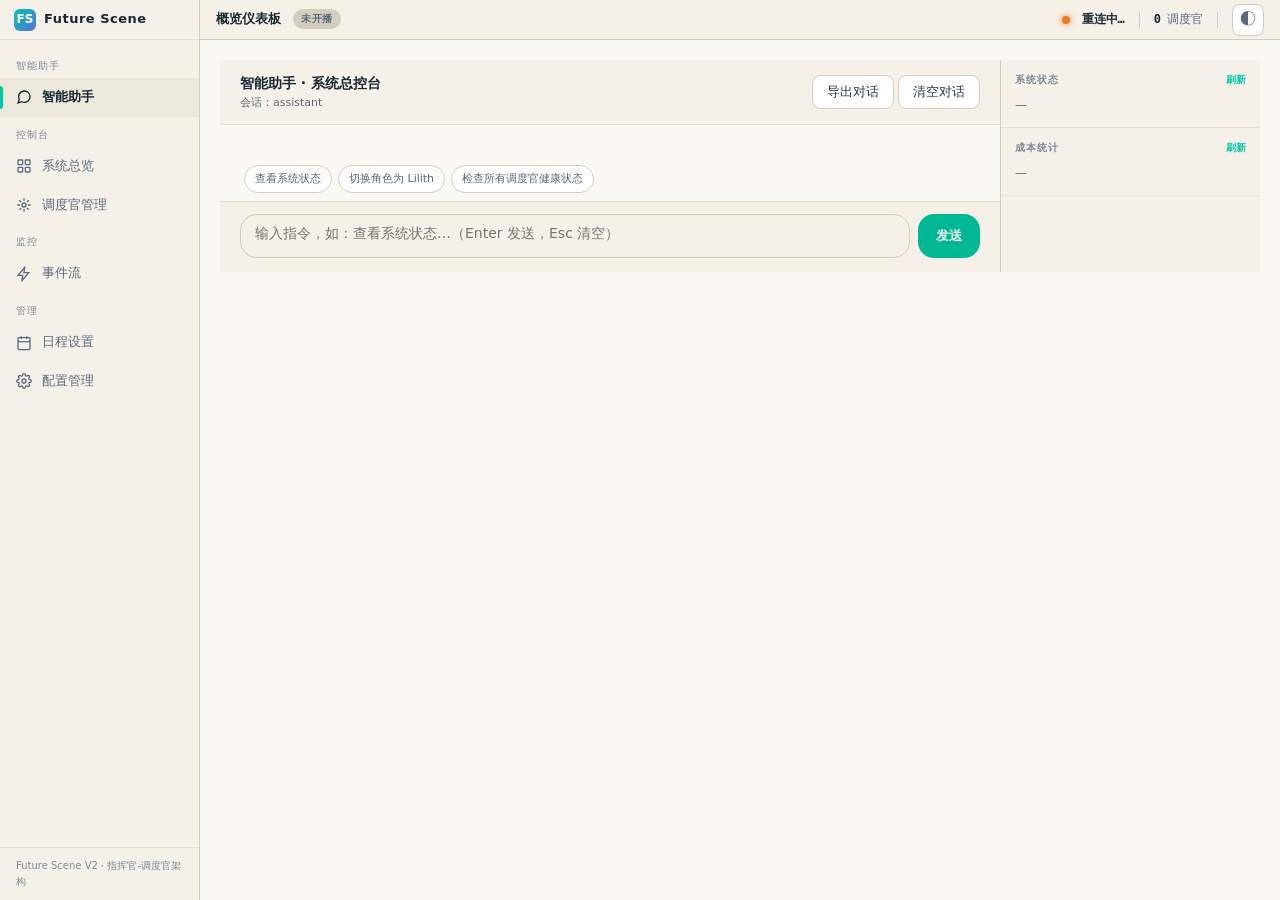
==== frontend/dashboard/index.html @ e16d77ea "feat(dashboard): 系统总览融合 state/overview，调度官管理去重" ====
<!DOCTYPE html>
<html lang="zh-CN" data-theme="light">
<head>
<meta charset="UTF-8">
<meta name="viewport" content="width=device-width, initial-scale=1.0">
<title>Future Scene · 直播控制系统</title>
<link rel="icon" href="[data-uri]">
<link rel="stylesheet" href="/frontend/assets/tokens.css">
<script src="/frontend/assets/store.js"></script>
<script src="/frontend/assets/state_sync.js"></script>
<style>
/* ============ 布局 ============ */
html, body { height: 100%; overflow: hidden; }
.app {
  display: grid;
  grid-template-columns: var(--sidebar-width) 1fr;
  grid-template-rows: var(--topbar-height) 1fr;
  grid-template-areas: "sidebar topbar" "sidebar main";
  height: 100vh;
}

/* ============ 侧边栏 ============ */
.sidebar {
  grid-area: sidebar; background: var(--bg-elevated); border-right: 1px solid var(--border);
  display: flex; flex-direction: column; z-index: var(--z-sidebar); overflow: hidden;
}
.sidebar-brand {
  height: var(--topbar-height); display: flex; align-items: center; gap: 8px;
  padding: 0 14px; border-bottom: 1px solid var(--border-subtle); flex-shrink: 0;
}
.sidebar-brand .logo {
  width: 22px; height: 22px; border-radius: 6px; flex-shrink: 0;
  background: linear-gradient(135deg, var(--accent), var(--accent3));
  display: flex; align-items: center; justify-content: center;
  color: #fff; font-size: 12px; font-weight: 700;
}
.sidebar-brand .name { font-size: 13px; font-weight: 700; color: var(--ink-bright); letter-spacing: 0.5px; }
.sidebar-nav { flex: 1; overflow-y: auto; padding: 8px 0; }
.nav-section { padding: 10px 16px 4px; font-size: 10px; color: var(--ink-dim); letter-spacing: 1px; text-transform: uppercase; }
.nav-item {
  display: flex; align-items: center; gap: 10px; padding: 9px 16px;
  color: var(--ink-muted); font-size: 13px; cursor: pointer; position: relative;
  transition: background var(--transition-fast), color var(--transition-fast);
}
.nav-item:hover:not(.disabled) { background: var(--bg-hover); color: var(--ink); }
.nav-item.active { color: var(--ink-bright); background: var(--bg-hover); font-weight: 600; }
.nav-item.active::before {
  content: ""; position: absolute; left: 0; top: 8px; bottom: 8px; width: 3px;
  background: var(--accent); border-radius: 0 3px 3px 0;
}
.nav-item.disabled { color: var(--ink-dim); cursor: not-allowed; opacity: 0.55; }
.nav-item .nav-icon { width: 16px; height: 16px; flex-shrink: 0; display: flex; align-items: center; justify-content: center; }
.nav-item .nav-icon svg { width: 16px; height: 16px; }
.nav-item .nav-label { flex: 1; }
.nav-item .live-badge {
  font-size: 9px; font-weight: 700; padding: 1px 6px; border-radius: var(--radius-full);
  background: var(--border); color: var(--ink-muted); letter-spacing: 0.5px;
}
.nav-item.live-active .live-badge { background: var(--danger); color: #fff; animation: pulse 1.6s infinite; }
.sidebar-footer { padding: 10px 16px; border-top: 1px solid var(--border-subtle); font-size: 10px; color: var(--ink-dim); flex-shrink: 0; }

/* ============ 顶栏 ============ */
.topbar {
  grid-area: topbar; background: var(--bg-elevated); border-bottom: 1px solid var(--border);
  display: flex; align-items: center; justify-content: space-between; padding: 0 16px;
  z-index: var(--z-topbar); flex-shrink: 0;
}
.topbar-left { display: flex; align-items: center; gap: 12px; }
.topbar-title { font-size: 13px; font-weight: 700; color: var(--ink-bright); }
.topbar-live-badge {
  font-size: 10px; font-weight: 700; padding: 2px 8px; border-radius: var(--radius-full);
  background: var(--border); color: var(--ink-muted); letter-spacing: 0.5px;
}
.topbar-live-badge.live { background: var(--danger); color: #fff; animation: pulse 1.6s infinite; }
.topbar-right { display: flex; align-items: center; gap: 14px; }
.status-chip { display: flex; align-items: center; gap: 6px; font-size: 12px; color: var(--ink-muted); }
.status-chip .value { color: var(--ink-bright); font-family: var(--font-mono); font-weight: 600; }
.topbar-divider { width: 1px; height: 16px; background: var(--border); }

/* ============ 主内容 ============ */
.main { grid-area: main; overflow-y: auto; padding: 20px; }
.view { display: none; animation: fadeIn 0.25s ease; }
.view.active { display: block; }
@keyframes fadeIn { from { opacity: 0; transform: translateY(6px); } to { opacity: 1; transform: none; } }
@keyframes pulse { 0%, 100% { opacity: 1; } 50% { opacity: 0.4; } }

/* ============ 概览视图 ============ */
.view-head { display: flex; align-items: center; justify-content: space-between; margin-bottom: 16px; }
.view-head h2 { font-size: 16px; color: var(--ink-bright); }
.view-head .sub { font-size: 12px; color: var(--ink-muted); }
.kpi-grid { display: grid; grid-template-columns: repeat(auto-fit, minmax(180px, 1fr)); gap: 14px; margin-bottom: 18px; }
.kpi-card {
  background: var(--bg-card); border: 1px solid var(--border-subtle); border-radius: var(--radius-card);
  padding: 16px; box-shadow: var(--shadow-sm); transition: border var(--transition-fast), box-shadow var(--transition-fast);
}
.kpi-card:hover { border-color: var(--border); box-shadow: var(--shadow-md); }
.kpi-card .kpi-label { font-size: 12px; color: var(--ink-muted); margin-bottom: 6px; }
.kpi-card .kpi-value { font-family: var(--font-mono); font-size: 24px; font-weight: 700; color: var(--ink-bright); }
.kpi-card .kpi-value.accent { color: var(--accent); }
.kpi-card .kpi-value.danger { color: var(--danger); }
.kpi-card .kpi-value.warning { color: var(--warning); }
.kpi-card .kpi-sub { font-size: 11px; color: var(--ink-dim); margin-top: 4px; }
.section-title { font-size: 13px; font-weight: 700; color: var(--ink-bright); margin: 18px 0 10px; }
.badge-row { display: flex; flex-wrap: wrap; gap: 8px; }

/* ============ 调度官视图 ============ */
.orch-grid { display: grid; grid-template-columns: repeat(auto-fill, minmax(280px, 1fr)); gap: 14px; }
.orch-card {
  background: var(--bg-card); border: 1px solid var(--border-subtle); border-radius: var(--radius-card);
  padding: 14px 16px; box-shadow: var(--shadow-sm); transition: border var(--transition-fast), box-shadow var(--transition-fast);
}
.orch-card:hover { border-color: var(--border); box-shadow: var(--shadow-md); }
.orch-card .orch-head { display: flex; align-items: center; justify-content: space-between; margin-bottom: 10px; }
.orch-card .orch-name { font-size: 14px; font-weight: 600; color: var(--ink-bright); font-family: var(--font-mono); }
.orch-card .orch-desc { font-size: 12px; color: var(--ink-muted); }
.orch-card .orch-foot { display: flex; align-items: center; justify-content: space-between; margin-top: 10px; }
.orch-card .orch-health { font-size: 12px; }

/* ============ 事件流视图 ============ */
.events-panel {
  background: var(--bg-card); border: 1px solid var(--border-subtle); border-radius: var(--radius-card);
  overflow: hidden; box-shadow: var(--shadow-sm);
}
.events-toolbar {
  display: flex; align-items: center; gap: 10px; padding: 10px 14px;
  border-bottom: 1px solid var(--border-subtle); background: var(--bg-elevated);
}
.events-toolbar .filter-input { flex: 1; }
.events-list { max-height: calc(100vh - 220px); overflow-y: auto; }
.event-item {
  padding: 8px 14px; border-bottom: 1px solid var(--border-subtle);
  font-size: 12px; font-family: var(--font-mono); line-height: 1.5;
  display: flex; gap: 10px; align-items: flex-start;
}
.event-item .ev-time { color: var(--ink-dim); flex-shrink: 0; }
.event-item .ev-type { font-weight: 600; flex-shrink: 0; }
.event-item .ev-data { color: var(--ink-muted); word-break: break-all; }
.event-item.ev-err { background: var(--danger-bg); }
.event-item.ev-err .ev-type { color: var(--danger); }
.event-item.ev-ok .ev-type { color: var(--success); }
.event-item.ev-info .ev-type { color: var(--info); }
.event-item.ev-warn .ev-type { color: var(--warning); }
.events-empty { padding: 30px; text-align: center; color: var(--ink-dim); font-size: 13px; }

/* ============ 系统状态视图 ============ */
.state-grid { display: grid; grid-template-columns: repeat(auto-fit, minmax(320px, 1fr)); gap: 14px; }
.state-card { background: var(--bg-card); border: 1px solid var(--border-subtle); border-radius: var(--radius-card); padding: 16px; box-shadow: var(--shadow-sm); }
.state-card h3 { font-size: 13px; font-weight: 700; color: var(--ink-bright); margin-bottom: 12px; }
.state-row { display: flex; justify-content: space-between; padding: 6px 0; border-bottom: 1px dashed var(--border-subtle); font-size: 13px; }
.state-row:last-child { border-bottom: none; }
.state-row .key { color: var(--ink-muted); }
.state-row .val { color: var(--ink-bright); font-family: var(--font-mono); }

/* ============ Toast ============ */
.fs-toast {
  position: fixed; bottom: 20px; right: 20px; z-index: 9999;
  background: var(--bg-card); border: 1px solid var(--border);
  border-left: 3px solid var(--accent); border-radius: 8px;
  padding: 10px 16px; font-size: 12px; color: var(--ink-bright);
  box-shadow: 0 4px 12px rgba(0,0,0,0.5); max-width: 340px;
}
.fs-toast.error { border-left-color: var(--danger); }
.fs-toast.warning { border-left-color: var(--warning); }

/* ============ 卡片通用（由 assistant 迁入，系统总览使用） ============ */
.card-header { padding: 12px 16px; border-bottom: 1px solid var(--border-subtle); display: flex; align-items: center; justify-content: space-between; gap: 8px; }
.card-header .title { font-size: 13px; font-weight: 700; color: var(--ink-bright); }
.card-header .sub { font-size: 11px; color: var(--ink-muted); }
.card-body { padding: 14px 16px; }
.grid-2 { display: grid; grid-template-columns: 1fr 1fr; gap: 12px; }

/* ============ 智能助手：对话工作台（由 assistant 迁入） ============ */
.chat-wrap { display: grid; grid-template-columns: 1fr 300px; width: 100%; flex: 1; min-height: 0; }
.chat-main { display: flex; flex-direction: column; min-width: 0; }
.chat-head {
  padding: 12px 20px; border-bottom: 1px solid var(--border-subtle);
  display: flex; align-items: center; justify-content: space-between; gap: 12px; flex-shrink: 0;
  background: var(--bg-elevated);
}
.chat-head .ch-title { font-size: 14px; font-weight: 700; color: var(--ink-bright); }
.chat-head .ch-sub { font-size: 11px; color: var(--ink-muted); }
.chat-msgs { flex: 1; overflow-y: auto; padding: 20px 24px; display: flex; flex-direction: column; gap: 14px; scroll-behavior: smooth; }
.msg { display: flex; gap: 10px; max-width: 82%; animation: fadeIn var(--transition); }
.msg .avatar {
  width: 30px; height: 30px; border-radius: var(--radius); flex-shrink: 0;
  display: flex; align-items: center; justify-content: center; font-size: 11px; font-weight: 700; color: #fff;
}
.msg.user { align-self: flex-end; flex-direction: row-reverse; }
.msg.user .avatar { background: linear-gradient(135deg, var(--accent-icon), var(--accent3)); }
.msg.assistant .avatar { background: linear-gradient(135deg, var(--lumi-color), #2563eb); }
.msg.system .avatar { background: var(--bg-hover); color: var(--ink-muted); border: 1px solid var(--border); }
.msg .bubble {
  background: var(--bg-card); border: 1px solid var(--border); border-radius: var(--radius-card);
  padding: 10px 14px; font-size: 13px; line-height: 1.7; color: var(--ink);
  box-shadow: var(--shadow-sm); min-width: 0; white-space: pre-wrap; word-break: break-word;
}
.msg.user .bubble { background: linear-gradient(135deg, rgba(0,212,170,0.14), rgba(0,212,170,0.06)); border-color: rgba(0,212,170,0.35); }
.msg .mb-meta { display: flex; align-items: center; gap: 8px; margin-top: 6px; flex-wrap: wrap; }
.msg .mb-time { font-size: 10px; color: var(--ink-dim); font-family: var(--font-mono); }
.msg .mb-status { font-size: 10px; font-weight: 600; display: inline-flex; align-items: center; gap: 3px; }
.msg .mb-status.st-sending { color: var(--ink-muted); }
.msg .mb-status.st-delivered { color: var(--info); }
.msg .mb-status.st-replied { color: var(--success); }
.msg .mb-status.st-failed { color: var(--danger); }
.msg .bubble pre { background: var(--bg-input); border: 1px solid var(--border-subtle); border-radius: var(--radius-sm); padding: 8px 10px; font-family: var(--font-mono); font-size: 12px; overflow-x: auto; margin-top: 6px; white-space: pre-wrap; word-break: break-all; }
.msg .bubble .mb-ok { color: var(--success); font-weight: 600; }
.msg .bubble .mb-err { color: var(--danger); font-weight: 600; }
.err-box {
  border-radius: var(--radius-sm); padding: 8px 10px; margin-top: 8px; font-size: 12px;
  display: flex; align-items: flex-start; gap: 8px; flex-direction: column;
}
.err-box .err-title { font-weight: 700; display: flex; align-items: center; gap: 6px; }
.err-box .err-tip { font-size: 11px; color: var(--ink-muted); }
.err-box.err-network { background: var(--danger-bg); border: 1px solid rgba(239,68,68,0.35); }
.err-box.err-network .err-title { color: var(--danger); }
.err-box.err-backend { background: var(--warning-bg); border: 1px solid rgba(245,158,11,0.35); }
.err-box.err-backend .err-title { color: var(--warning); }
.err-box.err-param { background: rgba(245,158,11,0.06); border: 1px solid rgba(245,158,11,0.3); }
.err-box.err-param .err-title { color: var(--accent2); }
.typing-dots { display: inline-flex; gap: 5px; padding: 4px 2px; }
.typing-dots span { width: 6px; height: 6px; border-radius: 50%; background: var(--accent-icon); animation: opsBlink 1.2s infinite ease-in-out; }
.typing-dots span:nth-child(2) { animation-delay: 0.15s; }
.typing-dots span:nth-child(3) { animation-delay: 0.3s; }
@keyframes opsBlink { 0%,80%,100% { opacity: 0.25; transform: translateY(0); } 40% { opacity: 1; transform: translateY(-2px); } }
.chat-suggests { display: flex; gap: 6px; flex-wrap: wrap; padding: 0 24px 8px; flex-shrink: 0; }
.suggest-chip {
  font-size: 11px; padding: 4px 10px; border-radius: var(--radius-full);
  border: 1px solid var(--border); background: var(--bg-card); color: var(--ink-muted);
  cursor: pointer; transition: all var(--transition-fast);
}
.suggest-chip:hover { color: var(--ink-bright); border-color: var(--accent-icon); background: var(--bg-hover); }
.chat-input-bar {
  display: flex; gap: 8px; padding: 12px 20px 14px; flex-shrink: 0;
  border-top: 1px solid var(--border-subtle); background: var(--bg-elevated);
  align-items: flex-end;
}
.chat-input-bar textarea {
  flex: 1; resize: none; border: 1px solid var(--border); border-radius: var(--radius-lg);
  padding: 10px 14px; font-family: inherit; font-size: 14px; outline: none;
  background: var(--bg-input); color: var(--ink-bright); min-height: 44px; max-height: 120px;
  transition: border-color var(--transition-fast), box-shadow var(--transition-fast);
}
.chat-input-bar textarea:focus { border-color: var(--border-focus); box-shadow: 0 0 0 3px rgba(110,231,183,0.12); }
.chat-input-bar .send-btn {
  height: 44px; padding: 0 18px; border-radius: var(--radius-lg); background: var(--accent-icon);
  color: var(--bg); border: none; font-size: 13px; font-weight: 700; cursor: pointer;
  display: flex; align-items: center; gap: 6px; transition: all var(--transition-fast);
}
.chat-input-bar .send-btn:hover:not(:disabled) { background: var(--accent-hover); transform: translateY(-1px); box-shadow: var(--shadow-glow-accent); }
.chat-input-bar .send-btn:disabled { opacity: 0.45; cursor: not-allowed; }
.mic-btn {
  height: 44px; width: 44px; border-radius: var(--radius-lg); border: 1px solid var(--border);
  background: var(--bg-card); color: var(--ink-muted); cursor: pointer; flex-shrink: 0;
  display: flex; align-items: center; justify-content: center; transition: all var(--transition-fast);
}
.mic-btn:hover { color: var(--ink-bright); border-color: var(--accent-icon); }
.mic-btn.listening { color: #fff; background: var(--danger); border-color: var(--danger); animation: micPulse 1.4s infinite; }
@keyframes micPulse { 0%,100% { box-shadow: 0 0 0 0 var(--live-pulse, rgba(239,68,68,0.4)); } 50% { box-shadow: 0 0 0 6px transparent; } }
.mic-btn svg { width: 16px; height: 16px; }

/* ============ 智能助手：状态面板（右侧） ============ */
.chat-side { border-left: 1px solid var(--border); background: var(--bg-elevated); display: flex; flex-direction: column; min-width: 0; }
.side-card { padding: 12px 14px; border-bottom: 1px solid var(--border-subtle); }
.sp-label { font-size: 10px; font-weight: 700; text-transform: uppercase; letter-spacing: 1px; color: var(--ink-dim); margin-bottom: 8px; display: flex; align-items: center; justify-content: space-between; }
.sp-label .sp-action { text-transform: none; letter-spacing: 0; font-size: 10px; color: var(--accent); cursor: pointer; }
.sp-body { font-size: 12px; }
.sp-session-row { display: flex; align-items: center; justify-content: space-between; font-size: 12px; padding: 5px 0; }
.sp-session-row .k { color: var(--ink-muted); }
.sp-session-row .v { color: var(--ink-bright); font-family: var(--font-mono); font-weight: 600; }
.sp-cost { display: grid; grid-template-columns: 1fr 1fr; gap: 8px; }
.cost-item { background: var(--bg-card); border: 1px solid var(--border); border-radius: var(--radius-sm); padding: 8px 10px; }
.cost-item .ci-label { font-size: 10px; color: var(--ink-muted); }
.cost-item .ci-value { font-size: 15px; font-weight: 700; font-family: var(--font-mono); color: var(--ink-bright); margin-top: 2px; }
.cost-item .ci-value.warn { color: var(--warning); }
.cost-item .ci-value.bad { color: var(--danger); }

/* ============ 响应式 ============ */
@media (max-width: 720px) {
  :root, [data-theme] { --sidebar-width: 56px; }
  .sidebar-brand .name { display: none; }
  .nav-item .nav-label { display: none; }
  .nav-section { display: none; }
  .sidebar-footer { display: none; }
  .topbar-right .status-chip:not(:last-child) { display: none; }
  .main { padding: 12px; }
}
@media (max-width: 1280px) {
  .chat-wrap { grid-template-columns: 1fr 260px; }
}
@media (max-width: 768px) {
  .chat-wrap { grid-template-columns: 1fr; }
  .chat-side { border-left: none; border-bottom: 1px solid var(--border); order: -1; }
  .msg { max-width: 92%; }
}
</style>
</head>
<body>
<div class="app">
  <!-- ============ 侧边栏 ============ -->
  <aside class="sidebar">
    <div class="sidebar-brand">
      <div class="logo">FS</div>
      <div class="name">Future Scene</div>
    </div>
    <nav class="sidebar-nav" id="sidebarNav">
      <div class="nav-section">智能助手</div>
      <div class="nav-item active" data-page="assistant">
        <span class="nav-icon"><svg viewBox="0 0 24 24" fill="none" stroke="currentColor" stroke-width="2"><path d="M21 11.5a8.38 8.38 0 0 1-.9 3.8 8.5 8.5 0 0 1-7.6 4.7 8.38 8.38 0 0 1-3.8-.9L3 21l1.9-5.7a8.38 8.38 0 0 1-.9-3.8 8.5 8.5 0 0 1 4.7-7.6 8.38 8.38 0 0 1 3.8-.9h.5a8.48 8.48 0 0 1 8 8v.5z"/></svg></span>
        <span class="nav-label">智能助手</span>
      </div>
      <div class="nav-section">控制台</div>
      <div class="nav-item" data-page="master">
        <span class="nav-icon"><svg viewBox="0 0 24 24" fill="none" stroke="currentColor" stroke-width="2"><rect x="3" y="3" width="7" height="7" rx="1"/><rect x="14" y="3" width="7" height="7" rx="1"/><rect x="3" y="14" width="7" height="7" rx="1"/><rect x="14" y="14" width="7" height="7" rx="1"/></svg></span>
        <span class="nav-label">系统总览</span>
      </div>
      <div class="nav-item" data-page="orchestrators">
        <span class="nav-icon"><svg viewBox="0 0 24 24" fill="none" stroke="currentColor" stroke-width="2"><path d="M12 2v4M12 18v4M2 12h4M18 12h4M4.9 4.9l2.8 2.8M16.3 16.3l2.8 2.8M4.9 19.1l2.8-2.8M16.3 7.7l2.8-2.8"/><circle cx="12" cy="12" r="3"/></svg></span>
        <span class="nav-label">调度官管理</span>
      </div>
      <div class="nav-section">监控</div>
      <div class="nav-item" data-page="events">
        <span class="nav-icon"><svg viewBox="0 0 24 24" fill="none" stroke="currentColor" stroke-width="2"><path d="M13 2L3 14h7l-1 8 10-12h-7l1-8z"/></svg></span>
        <span class="nav-label">事件流</span>
        <span class="live-badge" id="navEventCount" style="display:none">0</span>
      </div>
      <div class="nav-section">管理</div>
      <div class="nav-item" data-page="schedule">
        <span class="nav-icon"><svg viewBox="0 0 24 24" fill="none" stroke="currentColor" stroke-width="2"><rect x="3" y="4" width="18" height="18" rx="2"/><path d="M16 2v4M8 2v4M3 10h18"/></svg></span>
        <span class="nav-label">日程设置</span>
      </div>
      <div class="nav-item" data-page="config">
        <span class="nav-icon"><svg viewBox="0 0 24 24" fill="none" stroke="currentColor" stroke-width="2"><circle cx="12" cy="12" r="3"/><path d="M19.4 15a1.65 1.65 0 0 0 .33 1.82l.06.06a2 2 0 0 1 0 2.83 2 2 0 0 1-2.83 0l-.06-.06a1.65 1.65 0 0 0-1.82-.33 1.65 1.65 0 0 0-1 1.51V21a2 2 0 0 1-2 2 2 2 0 0 1-2-2v-.09A1.65 1.65 0 0 0 9 19.4a1.65 1.65 0 0 0-1.82.33l-.06.06a2 2 0 0 1-2.83 0 2 2 0 0 1 0-2.83l.06-.06a1.65 1.65 0 0 0 .33-1.82 1.65 1.65 0 0 0-1.51-1H3a2 2 0 0 1-2-2 2 2 0 0 1 2-2h.09A1.65 1.65 0 0 0 4.6 9a1.65 1.65 0 0 0-.33-1.82l-.06-.06a2 2 0 0 1 0-2.83 2 2 0 0 1 2.83 0l.06.06a1.65 1.65 0 0 0 1.82.33H9a1.65 1.65 0 0 0 1-1.51V3a2 2 0 0 1 2-2 2 2 0 0 1 2 2v.09a1.65 1.65 0 0 0 1 1.51 1.65 1.65 0 0 0 1.82-.33l.06-.06a2 2 0 0 1 2.83 0 2 2 0 0 1 0 2.83l-.06.06a1.65 1.65 0 0 0-.33 1.82V9a1.65 1.65 0 0 0 1.51 1H21a2 2 0 0 1 2 2 2 2 0 0 1-2 2h-.09a1.65 1.65 0 0 0-1.51 1z"/></svg></span>
        <span class="nav-label">配置管理</span>
      </div>
    </nav>
    <div class="sidebar-footer">Future Scene V2 · 指挥官-调度官架构</div>
  </aside>

  <!-- ============ 顶栏 ============ -->
  <header class="topbar">
    <div class="topbar-left">
      <span class="topbar-title" id="topbarTitle">概览仪表板</span>
      <span class="topbar-live-badge" id="liveBadge">未开播</span>
    </div>
    <div class="topbar-right">
      <span class="status-chip"><span class="status-dot gray" id="wsDot"></span><span class="value" id="wsText">连接中…</span></span>
      <span class="topbar-divider"></span>
      <span class="status-chip"><span class="value" id="orchCount">-</span> 调度官</span>
      <span class="topbar-divider"></span>
      <button class="theme-toggle" id="themeToggle" title="切换主题">◐</button>
    </div>
  </header>

  <!-- ============ 主内容 ============ -->
  <main class="main">
    <!-- 智能助手（由 assistant view-chat 迁入） -->
    <section class="view active" id="view-assistant">
      <div class="chat-wrap">
        <div class="chat-main">
          <div class="chat-head">
            <div>
              <div class="ch-title">智能助手 · 系统总控台</div>
              <div class="ch-sub" id="chatSessionLabel">会话：assistant</div>
            </div>
            <div class="flex center gap-8">
              <button class="btn btn-ghost btn-sm" onclick="exportChat()">导出对话</button>
              <button class="btn btn-ghost btn-sm" onclick="clearChat()">清空对话</button>
            </div>
          </div>
          <div class="chat-msgs" id="chatMsgs"></div>
          <div class="chat-suggests" id="chatSuggests">
            <span class="suggest-chip" onclick="useSuggest(this)">查看系统状态</span>
            <span class="suggest-chip" onclick="useSuggest(this)">切换角色为 Lilith</span>
            <span class="suggest-chip" onclick="useSuggest(this)">检查所有调度官健康状态</span>
          </div>
          <div class="chat-input-bar">
            <button class="mic-btn" id="micBtn" title="语音输入" style="display:none" onclick="toggleMic()">🎤</button>
            <textarea id="chatInput" rows="1" placeholder="输入指令，如：查看系统状态…（Enter 发送，Esc 清空）"></textarea>
            <button class="send-btn" id="chatSendBtn" onclick="sendCommand()">发送</button>
          </div>
        </div>
        <!-- 状态面板（右侧） -->
        <div class="chat-side">
          <div class="side-card">
            <div class="sp-label">系统状态 <span class="sp-action" onclick="refreshState(true)">刷新</span></div>
            <div class="sp-body" id="sideSession"><div class="muted">—</div></div>
          </div>
          <div class="side-card">
            <div class="sp-label">成本统计 <span class="sp-action" onclick="refreshMetrics()">刷新</span></div>
            <div class="sp-body" id="sideCost"><div class="muted">—</div></div>
          </div>
        </div>
      </div>
    </section>

    <!-- 概览仪表板 -->
    <section class="view" id="view-master">
      <div class="view-head">
        <div>
          <h2>系统概览</h2>
          <div class="sub" id="masterSub">加载中…</div>
        </div>
      </div>
      <div class="kpi-grid">
        <div class="kpi-card"><div class="kpi-label">累计成本（USD）</div><div class="kpi-value accent" id="kpiTotal">-</div><div class="kpi-sub" id="kpiTotalSub">今日成本 -</div></div>
        <div class="kpi-card"><div class="kpi-label">API 调用次数</div><div class="kpi-value" id="kpiCalls">-</div><div class="kpi-sub" id="kpiCallsSub">LLM - 次</div></div>
        <div class="kpi-card"><div class="kpi-label">调度官在线</div><div class="kpi-value" id="kpiOrch">-</div><div class="kpi-sub" id="kpiOrchSub">共 - 个</div></div>
        <div class="kpi-card"><div class="kpi-label">系统状态</div><div class="kpi-value" id="kpiStatus">-</div><div class="kpi-sub">健康检查</div></div>
      </div>
      <div class="grid-2">
        <div class="card">
          <div class="card-header"><span class="title">功能开关</span><span class="sub">SwitchManager</span></div>
          <div class="card-body" id="masterSwitches"><div class="muted">加载中…</div></div>
        </div>
        <div class="card">
          <div class="card-header"><span class="title">调度官健康</span><span class="sub">Watchdog</span></div>
          <div class="card-body" id="masterWatchdog"><div class="muted">加载中…</div></div>
        </div>
      </div>
      <div class="section-title">调度官健康状态</div>
      <div class="badge-row" id="orchHealthRow"><span class="badge unknown">加载中…</span></div>
      <div class="section-title">会话信息</div>
      <div class="card"><div class="card-body" id="sessionRow"></div></div>
    </section>

    <!-- 调度官管理 -->
    <section class="view" id="view-orchestrators">
      <div class="view-head">
        <div>
          <h2>调度官管理</h2>
          <div class="sub">点击开关启停调度官（等待 state:changed 确认后更新，不预测）</div>
        </div>
      </div>
      <div class="orch-grid" id="orchGrid"></div>
    </section>

    <!-- 事件流 -->
    <section class="view" id="view-events">
      <div class="view-head">
        <div>
          <h2>实时事件流</h2>
          <div class="sub">订阅 /ws/events · 最近 <span id="eventCount">0</span> 条</div>
        </div>
      </div>
      <div class="events-panel">
        <div class="events-toolbar">
          <input type="text" class="filter-input" id="eventFilter" placeholder="过滤事件类型或内容…">
          <button class="btn sm" id="clearEvents">清空</button>
          <button class="btn sm" id="pauseEvents">暂停</button>
        </div>
        <div class="events-list" id="eventList">
          <div class="events-empty">等待事件推送…</div>
        </div>
      </div>
    </section>

    <!-- 系统状态视图已并入"系统总览"（view-master），见 Task 4 -->
  </main>
</div>

<script>
(function () {
  "use strict";

  // ============ 主题 ============
  function applyTheme(t) {
    document.documentElement.setAttribute("data-theme", t);
    localStorage.setItem("fs-theme", t);
  }
  function initTheme() {
    var t = localStorage.getItem("fs-theme") || "light";
    applyTheme(t);
    return t;
  }
  initTheme();
  document.getElementById("themeToggle").addEventListener("click", function () {
    var cur = document.documentElement.getAttribute("data-theme");
    applyTheme(cur === "light" ? "dark" : "light");
  });

  // ============ 视图切换 ============
  var PAGE_TITLES = { assistant: "智能助手", master: "系统总览", orchestrators: "调度官管理", events: "事件流", schedule: "日程设置", config: "配置管理" };
  var navItems = document.querySelectorAll(".nav-item[data-page]");
  navItems.forEach(function (item) {
    item.addEventListener("click", function () {
      navItems.forEach(function (n) { n.classList.remove("active"); });
      item.classList.add("active");
      var page = item.getAttribute("data-page");
      document.querySelectorAll(".view").forEach(function (v) { v.classList.remove("active"); });
      document.getElementById("view-" + page).classList.add("active");
      document.getElementById("topbarTitle").textContent = PAGE_TITLES[page];
      try { location.hash = page; } catch (e) {}
    });
  });

  // hash 定位：/dashboard/#assistant 加载时激活对应视图（默认智能助手）
  function initHashRoute() {
    var page = (location.hash || "").replace("#", "");
    if (!PAGE_TITLES[page]) page = "assistant";
    navItems.forEach(function (n) {
      n.classList.toggle("active", n.getAttribute("data-page") === page);
    });
    document.querySelectorAll(".view").forEach(function (v) {
      v.classList.toggle("active", v.id === "view-" + page);
    });
    document.getElementById("topbarTitle").textContent = PAGE_TITLES[page];
  }

  // ============ 工具 ============
  function $(id) { return document.getElementById(id); }
  function esc(s) {
    return String(s == null ? "" : s).replace(/[&<>"']/g, function (c) {
      return { "&": "&amp;", "<": "&lt;", ">": "&gt;", '"': "&quot;", "'": "&#39;" }[c];
    });
  }
  function fmtTime(ts) {
    var d = ts ? new Date(ts) : new Date();
    function p(n) { return (n < 10 ? "0" : "") + n; }
    return p(d.getHours()) + ":" + p(d.getMinutes()) + ":" + p(d.getSeconds());
  }
  function toast(msg, type) {
    var el = document.createElement("div");
    el.className = "fs-toast " + (type || "info");
    el.textContent = msg;
    document.body.appendChild(el);
    setTimeout(function () { el.remove(); }, 3200);
  }

  // ============ Store + 同步 ============
  var store = FSStore.createStore(FSStore.makeReducer(), FSStore.initialState());
  var sync = new FSStateSync(store, {
    onStatusChange: function (st) {
      var dot = $("wsDot"), t = $("wsText");
      if (st === "online") { dot.className = "status-dot green"; t.textContent = "实时连接"; }
      else if (st === "reconnecting") { dot.className = "status-dot yellow"; t.textContent = "重连中…"; }
      else if (st === "connecting") { dot.className = "status-dot gray"; t.textContent = "连接中…"; }
      else { dot.className = "status-dot red"; t.textContent = "已断开"; }
    }
  });

  function getState() { return store.getState(); }
  function dispatch(evt) { return store.dispatch(evt); }

  // ============ 渲染（全部由 store 快照驱动，去掉 5s 轮询） ============
  function systemStatus(wd) {
    var names = Object.keys(wd || {});
    if (!names.length) return { text: "-", cls: "" };
    var down = names.filter(function (n) { return wd[n] === "down" || wd[n] === "failed"; }).length;
    var deg = names.filter(function (n) { return wd[n] === "degraded"; }).length;
    if (down) return { text: "异常", cls: "danger" };
    if (deg) return { text: "降级", cls: "warning" };
    return { text: "正常", cls: "accent" };
  }

  function renderKpi(s) {
    var cost = s.cost || {};
    $("kpiTotal").textContent = (cost.total_cost || 0).toFixed(4);
    var byType = cost.by_type || {};
    var llm = byType.llm || {}, tts = byType.tts || {};
    $("kpiTotalSub").textContent = "LLM " + (llm.cost || 0).toFixed(4) + " · TTS " + (tts.cost || 0).toFixed(4);
    $("kpiCalls").textContent = cost.total_calls || 0;
    $("kpiCallsSub").textContent = "LLM " + (llm.calls || 0) + " · TTS " + (tts.calls || 0) + " 次";
    var st = systemStatus(s.watchdog);
    $("kpiStatus").textContent = st.text;
    $("kpiStatus").className = "kpi-value" + (st.cls ? " " + st.cls : "");
    $("masterSub").textContent = "系统状态: " + st.text + " · 快照 v" + (s.version || 0);
    renderKpiOrch(s);
  }

  function renderKpiOrch(s) {
    var names = s.orchestrators.length ? s.orchestrators : Object.keys(s.watchdog);
    var online = names.filter(function (n) { return s.watchdog[n] === "ok"; }).length;
    $("kpiOrch").textContent = online + " / " + names.length;
    $("kpiOrchSub").textContent = "共 " + names.length + " 个调度官";
    $("orchCount").textContent = names.length;
  }

  function renderOrchHealth(s) {
    var names = Object.keys(s.watchdog);
    if (!names.length) {
      $("orchHealthRow").innerHTML = '<span class="badge unknown">未注入健康数据</span>';
      return;
    }
    $("orchHealthRow").innerHTML = names.map(function (n) {
      var st = s.watchdog[n];
      var cls = st === "ok" ? "ok" : (st === "degraded" ? "degraded" : (st === "down" ? "down" : "unknown"));
      return '<span class="badge ' + cls + '">' + esc(n) + " · " + esc(st) + "</span>";
    }).join("");
  }

  function renderSession(s) {
    var session = s.session || {};
    var row = $("sessionRow");
    if (!Object.keys(session).length) {
      row.innerHTML = '<div class="muted">无会话数据</div>';
    } else {
      row.innerHTML = Object.keys(session).map(function (k) {
        return '<div class="state-row"><span class="key">' + esc(k) + '</span><span class="val">' + esc(session[k]) + "</span></div>";
      }).join("");
    }
  }

  // 系统总览扩展：功能开关 + 调度官健康（由 assistant view-overview 信息并入，见 Task 4）
  function renderMasterExtras(s) {
    var sw = s.switches || {};
    $("masterSwitches").innerHTML = Object.keys(sw).length
      ? Object.keys(sw).map(function (n) { return '<div class="state-row"><span class="key">' + esc(n) + '</span><span class="val" style="color:' + (sw[n] ? "var(--success)" : "var(--ink-dim)") + '">' + (sw[n] ? "已启用" : "已停用") + "</span></div>"; }).join("")
      : '<div class="muted">无开关数据</div>';
    var wd = s.watchdog || {};
    var wkeys = Object.keys(wd);
    $("masterWatchdog").innerHTML = wkeys.length
      ? wkeys.map(function (n) { return '<div class="state-row"><span class="key">' + esc(n) + '</span><span class="val" style="color:' + (wd[n] === "ok" ? "var(--success)" : wd[n] === "down" ? "var(--danger)" : "var(--ink-muted)") + '">' + esc(wd[n]) + "</span></div>"; }).join("")
      : '<div class="muted">无健康数据</div>';
  }

  function renderLiveBadge(s) {
    var badge = $("liveBadge");
    var live = (s.session || {}).live_mode;
    if (live === true || live === "on" || live === "live") {
      badge.textContent = "● 直播中";
      badge.className = "topbar-live-badge live";
    } else {
      badge.textContent = "未开播";
      badge.className = "topbar-live-badge";
    }
  }

  // ============ 调度官网格（开关：只发事件不预测） ============
  var ORCH_LABELS = {
    llm: "LLM 调度官", tts: "TTS 调度官", live2d: "Live2D 调度官", bilibili: "B站调度官",
    memory: "记忆调度官", safety: "安全调度官", screen: "屏幕控制调度官", game: "游戏实况调度官"
  };
  var ORCH_DESC = {
    llm: "大模型对话与回复生成", tts: "语音合成（Wusound/CosyVoice）", live2d: "Live2D 模型与口型同步",
    bilibili: "B站直播连接与弹幕", memory: "短期/长期记忆存取", safety: "敏感词与内容安全过滤",
    screen: "屏幕捕获与输入控制", game: "游戏实况与 VN 陪看"
  };

  function renderOrchGrid(s) {
    var names = s.orchestrators.length ? s.orchestrators : Object.keys(s.switches);
    if (!names.length) {
      $("orchGrid").innerHTML = '<div class="card muted">未获取到调度官列表</div>';
      return;
    }
    var sw = s.switches || {};
    $("orchGrid").innerHTML = names.map(function (n) {
      var on = sw[n] !== false;
      var health = s.watchdog[n] || "unknown";
      var hCls = health === "ok" ? "ok" : (health === "degraded" ? "degraded" : (health === "down" ? "down" : "unknown"));
      var label = ORCH_LABELS[n] || n;
      var desc = ORCH_DESC[n] || "调度官";
      return '<div class="orch-card">' +
        '<div class="orch-head"><span class="orch-name">' + esc(label) + '</span>' +
        '<label class="switch"><input type="checkbox" data-orch="' + esc(n) + '"' + (on ? " checked" : "") + '><span class="slider"></span></label></div>' +
        '<div class="orch-desc">' + esc(desc) + '</div>' +
        '<div class="orch-foot"><span class="orch-health badge ' + hCls + '">' + esc(health) + "</span>" +
        '<span class="mono dim" style="font-size:11px">' + esc(n) + "</span></div>" +
        "</div>";
    }).join("");

    document.querySelectorAll(".switch input[data-orch]").forEach(function (input) {
      input.addEventListener("change", function () {
        var name = input.getAttribute("data-orch");
        var enabled = input.checked;
        input.disabled = true;
        // 不预测：立即还原为当前 store 状态，等待 state:changed 事件到达后由 renderAll 更新
        input.checked = getState().switches[name] !== false;
        fetch("/api/switch/" + encodeURIComponent(name), {
          method: "POST",
          headers: { "Content-Type": "application/json" },
          body: JSON.stringify({ enabled: enabled })
        }).then(function (r) { return r.json(); }).then(function (res) {
          if (!res.ok) { toast("开关操作失败: " + (res.error || ""), "error"); return; }
          if (res.command_id) {
            // 记录命令状态，等待 state:changed 到达后 UI 才更新（不预测）；
            // 经 dispatch 提交以触发订阅，且不覆盖已前进的状态（running/success）
            var cur = getState().commands[res.command_id];
            if (!cur || cur.status === "failed") {
              dispatch({ type: "commander:command_received", seq: 0, command_id: res.command_id });
            }
          }
          // 不直接改 UI！等待 state:changed 事件
        }).catch(function () { toast("网络错误", "error"); })
        .finally(function () { input.disabled = false; });
      });
    });
  }

  // ============ 事件流（store 驱动，按 seq 合并） ============
  var pageEvents = [];
  var MAX_EVENTS = 200;
  var paused = false;
  var filterText = "";

  function renderEvents() {
    var list = $("eventList");
    var filtered = pageEvents.filter(function (e) {
      if (!filterText) return true;
      return (e.type + " " + e.data).toLowerCase().indexOf(filterText.toLowerCase()) >= 0;
    });
    if (!filtered.length) {
      list.innerHTML = '<div class="events-empty">' + (pageEvents.length ? "无匹配事件" : "等待事件推送…") + "</div>";
      return;
    }
    list.innerHTML = filtered.map(function (e) {
      var cls = e.data.indexOf('"error"') >= 0 || e.data.indexOf('"ok":false') >= 0 ? "ev-err" : "ev-info";
      return '<div class="event-item ' + cls + '">' +
        '<span class="ev-time">' + e.time + "</span>" +
        '<span class="ev-type">' + esc(e.type) + "</span>" +
        '<span class="ev-data">' + esc(e.data.slice(0, 200)) + "</span></div>";
    }).join("");
  }

  function pushEventFromStore(event) {
    var dataObj = Object.assign({}, event);
    delete dataObj.type; delete dataObj.seq; delete dataObj.ts;
    var item = { time: fmtTime(event.ts), type: event.type, data: JSON.stringify(dataObj), seq: event.seq || 0 };
    // 按 seq 降序插入（事件到达可能与 seq 序不一致，以后端事件序为准）
    var idx = 0;
    while (idx < pageEvents.length && pageEvents[idx].seq > item.seq) idx++;
    pageEvents.splice(idx, 0, item);
    if (pageEvents.length > MAX_EVENTS) pageEvents.pop();
    $("eventCount").textContent = pageEvents.length;
    var badge = $("navEventCount");
    badge.style.display = pageEvents.length ? "" : "none";
    badge.textContent = pageEvents.length > 99 ? "99+" : pageEvents.length;
    if (!paused) renderEvents();
  }

  $("eventFilter").addEventListener("input", function () { filterText = this.value; renderEvents(); });
  $("clearEvents").addEventListener("click", function () {
    pageEvents = [];
    $("eventCount").textContent = 0;
    $("navEventCount").style.display = "none";
    renderEvents();
  });
  $("pauseEvents").addEventListener("click", function () {
    paused = !paused;
    this.textContent = paused ? "继续" : "暂停";
    this.classList.toggle("primary", paused);
    if (!paused) renderEvents();
  });

  // ============ 订阅 ============
  function renderAll(s) {
    s = s || getState();
    renderKpi(s);
    renderOrchHealth(s);
    renderSession(s);
    renderOrchGrid(s);
    renderLiveBadge(s);
    renderMasterExtras(s);
  }

  store.subscribe('*', function (state, event) {
    if (event.type === 'state:changed') { renderAll(); return; }
    pushEventFromStore(event);
  });
  store.subscribe('switch:', function (state, event) {
    if (event.type === 'switch:changed') renderAll();
  });

  // ============ 启动 ============
  renderAll();   // 初始占位
  FSStore.restoreFromSession(store, 'fs-dash-state'); // 恢复上次状态面板（可被事件流覆盖）
  FSStore.persistOnUnload(store, 'fs-dash-state');    // 刷新时持久化状态面板
  sync.init();   // 首屏拉取 /api/state → 建 WS；断线/重连自动补数
})();
</script>
</body>
</html>
---- frontend/assets/tokens.css ----
/* ============================================
   Future Scene · Design Tokens（共享设计令牌）
   提取自旧项目 dashboard_new.html / variables.css
   双主题：dark（默认）+ light
   所有前端页面统一引用本文件，保证视觉一致
   ============================================ */
:root,
[data-theme="dark"] {
  --bg: #0b0f19; --bg-elevated: #0d111f; --bg-card: #131a2b; --bg-input: #141a2a;
  --bg-hover: #1a2138; --bg-overlay: rgba(11, 15, 25, 0.92);
  --ink: #e8edf5; --ink-bright: #f0f4fa; --ink-muted: #8892a8; --ink-dim: #5a6a8a;
  --border: #28304a; --border-subtle: #1a1f2e; --border-focus: #6ee7b7;
  --accent: #6ee7b7; --accent-icon: #00d4aa; --accent-hover: #00d4aa;
  --accent2: #f59e0b; --accent3: #6366f1; --accent4: #ec4899;
  --danger: #ef4444; --danger-bg: rgba(239, 68, 68, 0.12);
  --warning: #f59e0b; --warning-bg: rgba(245, 158, 11, 0.12);
  --success: #22c55e; --success-bg: rgba(34, 197, 94, 0.12);
  --info: #3b82f6; --info-bg: rgba(59, 130, 246, 0.12);
  --lumi-color: #60a5fa; --lumi-glow: rgba(96, 165, 250, 0.15);
  --lilith-color: #ef4444; --lilith-glow: rgba(239, 68, 68, 0.15);
  --live-red: #ef4444; --live-pulse: rgba(239, 68, 68, 0.4);
  --shadow-sm: 0 1px 3px rgba(0,0,0,0.4); --shadow-md: 0 4px 12px rgba(0,0,0,0.5);
  --shadow-lg: 0 8px 32px rgba(0,0,0,0.6); --shadow-glow-accent: 0 0 20px rgba(0,212,170,0.2);
  --radius-xs: 4px; --radius-sm: 6px; --radius: 8px; --radius-card: 12px; --radius-lg: 16px; --radius-full: 9999px;
  --sidebar-width: 200px; --sidebar-collapsed: 48px; --topbar-height: 40px;
  --transition-fast: 0.15s ease; --transition: 0.25s ease; --transition-slow: 0.4s ease;
  --font-sans: 'Noto Sans SC', 'PingFang SC', 'Microsoft YaHei', system-ui, sans-serif;
  --font-mono: 'JetBrains Mono', 'Cascadia Code', 'Consolas', monospace;
  --font-display: 'Noto Sans SC', 'PingFang SC', system-ui, sans-serif;
  --z-sidebar: 100; --z-topbar: 101; --z-overlay: 200; --z-wizard: 300; --z-toast: 400; --z-tooltip: 500;
}
[data-theme="light"] {
  --bg: #FAF8F3; --bg-elevated: #F5F1E8; --bg-card: #ffffff; --bg-input: #F5F1E8;
  --bg-hover: #EDE8DC; --bg-overlay: rgba(250, 248, 243, 0.95);
  --ink: #2c3e50; --ink-bright: #1a2735; --ink-muted: #5a6a7e; --ink-dim: #7a8898;
  --border: #d5cebe; --border-subtle: #e8e2d4; --border-focus: #00c9a7;
  --accent: #00c9a7; --accent-icon: #00b894; --accent-hover: #00a886;
  --accent2: #e67e22; --accent3: #5b6ee1; --accent4: #d63384;
  --danger: #e74c3c; --danger-bg: rgba(231,76,60,0.08);
  --warning: #e67e22; --warning-bg: rgba(230,126,34,0.08);
  --success: #27ae60; --success-bg: rgba(39,174,96,0.08);
  --info: #3498db; --info-bg: rgba(52,152,219,0.08);
  --lumi-color: #3498db; --lumi-glow: rgba(52,152,219,0.12);
  --lilith-color: #e74c3c; --lilith-glow: rgba(231,76,60,0.12);
  --live-red: #e74c3c; --live-pulse: rgba(231,76,60,0.3);
  --shadow-sm: 0 1px 3px rgba(0,0,0,0.08); --shadow-md: 0 4px 12px rgba(0,0,0,0.1);
  --shadow-lg: 0 8px 32px rgba(0,0,0,0.12); --shadow-glow-accent: 0 0 20px rgba(0,201,167,0.15);
}

/* ============ 基础样式 ============ */
*, *::before, *::after { margin: 0; padding: 0; box-sizing: border-box; }
html, body { height: 100%; }
body {
  font-family: var(--font-sans); background: var(--bg); color: var(--ink);
  font-size: 14px; line-height: 1.6;
  -webkit-font-smoothing: antialiased; -moz-osx-font-smoothing: grayscale;
  transition: background var(--transition), color var(--transition);
}
::-webkit-scrollbar { width: 6px; height: 6px; }
::-webkit-scrollbar-track { background: transparent; }
::-webkit-scrollbar-thumb { background: var(--border); border-radius: 3px; }
::-webkit-scrollbar-thumb:hover { background: var(--accent); }

/* ============ 通用组件 ============ */
.mono { font-family: var(--font-mono); }
.muted { color: var(--ink-muted); }
.dim { color: var(--ink-dim); }
.bright { color: var(--ink-bright); }
.accent { color: var(--accent); }

/* 卡片 */
.card {
  background: var(--bg-card);
  border: 1px solid var(--border-subtle);
  border-radius: var(--radius-card);
  padding: 16px;
  box-shadow: var(--shadow-sm);
  transition: border var(--transition-fast), box-shadow var(--transition-fast);
}
.card:hover { border-color: var(--border); box-shadow: var(--shadow-md); }

/* 徽章 */
.badge {
  display: inline-block; padding: 2px 10px; border-radius: var(--radius-full);
  font-size: 12px; line-height: 1.6; font-weight: 500;
}
.badge.ok { background: var(--success-bg); color: var(--success); }
.badge.down { background: var(--danger-bg); color: var(--danger); }
.badge.degraded { background: var(--warning-bg); color: var(--warning); }
.badge.unknown { background: var(--bg-hover); color: var(--ink-muted); }
.badge.info { background: var(--info-bg); color: var(--info); }

/* 按钮 */
.btn {
  display: inline-flex; align-items: center; gap: 6px;
  padding: 7px 14px; border-radius: var(--radius);
  border: 1px solid var(--border); background: var(--bg-card);
  color: var(--ink); font-size: 13px; font-family: inherit;
  cursor: pointer; transition: all var(--transition-fast); white-space: nowrap;
}
.btn:hover { border-color: var(--accent); color: var(--accent); }
.btn:disabled { opacity: 0.5; cursor: not-allowed; }
.btn.primary { background: var(--accent); border-color: var(--accent); color: #06251c; font-weight: 600; }
.btn.primary:hover { background: var(--accent-hover); border-color: var(--accent-hover); color: #06251c; }
.btn.danger { background: var(--danger-bg); border-color: transparent; color: var(--danger); }
.btn.danger:hover { border-color: var(--danger); }
.btn.sm { padding: 4px 10px; font-size: 12px; }

/* 输入框 */
.input, input[type="text"], input[type="number"], select, textarea {
  border: 1px solid var(--border); border-radius: var(--radius);
  padding: 7px 10px; font-size: 13px; background: var(--bg-input);
  color: var(--ink-bright); font-family: inherit; outline: none;
  transition: border var(--transition-fast);
}
.input:focus, input:focus, select:focus, textarea:focus { border-color: var(--border-focus); }

/* 开关 */
.switch { position: relative; display: inline-block; width: 40px; height: 22px; vertical-align: middle; }
.switch input { opacity: 0; width: 0; height: 0; }
.switch .slider {
  position: absolute; cursor: pointer; inset: 0;
  background: var(--border); border-radius: var(--radius-full);
  transition: background var(--transition-fast);
}
.switch .slider::before {
  content: ""; position: absolute; height: 16px; width: 16px; left: 3px; top: 3px;
  background: #fff; border-radius: 50%; transition: transform var(--transition-fast);
}
.switch input:checked + .slider { background: var(--accent); }
.switch input:checked + .slider::before { transform: translateX(18px); }

/* 状态点 */
.status-dot { display: inline-block; width: 8px; height: 8px; border-radius: 50%; margin-right: 6px; }
.status-dot.green { background: var(--success); box-shadow: 0 0 6px var(--success); }
.status-dot.red { background: var(--danger); box-shadow: 0 0 6px var(--danger); }
.status-dot.yellow { background: var(--warning); box-shadow: 0 0 6px var(--warning); }
.status-dot.gray { background: var(--ink-dim); }

/* 主题切换按钮 */
.theme-toggle {
  display: inline-flex; align-items: center; justify-content: center;
  width: 32px; height: 32px; border-radius: var(--radius);
  border: 1px solid var(--border); background: var(--bg-card);
  color: var(--ink-muted); cursor: pointer; font-size: 16px;
  transition: all var(--transition-fast);
}
.theme-toggle:hover { border-color: var(--accent); color: var(--accent); }

/* 主题切换 JS（页面内联使用）：
   function applyTheme(t){ document.documentElement.setAttribute('data-theme', t); localStorage.setItem('fs-theme', t); }
   function initTheme(){ var t = localStorage.getItem('fs-theme') || 'light'; applyTheme(t); return t; }
   默认浅色主题（用户偏好），深色为备选
*/
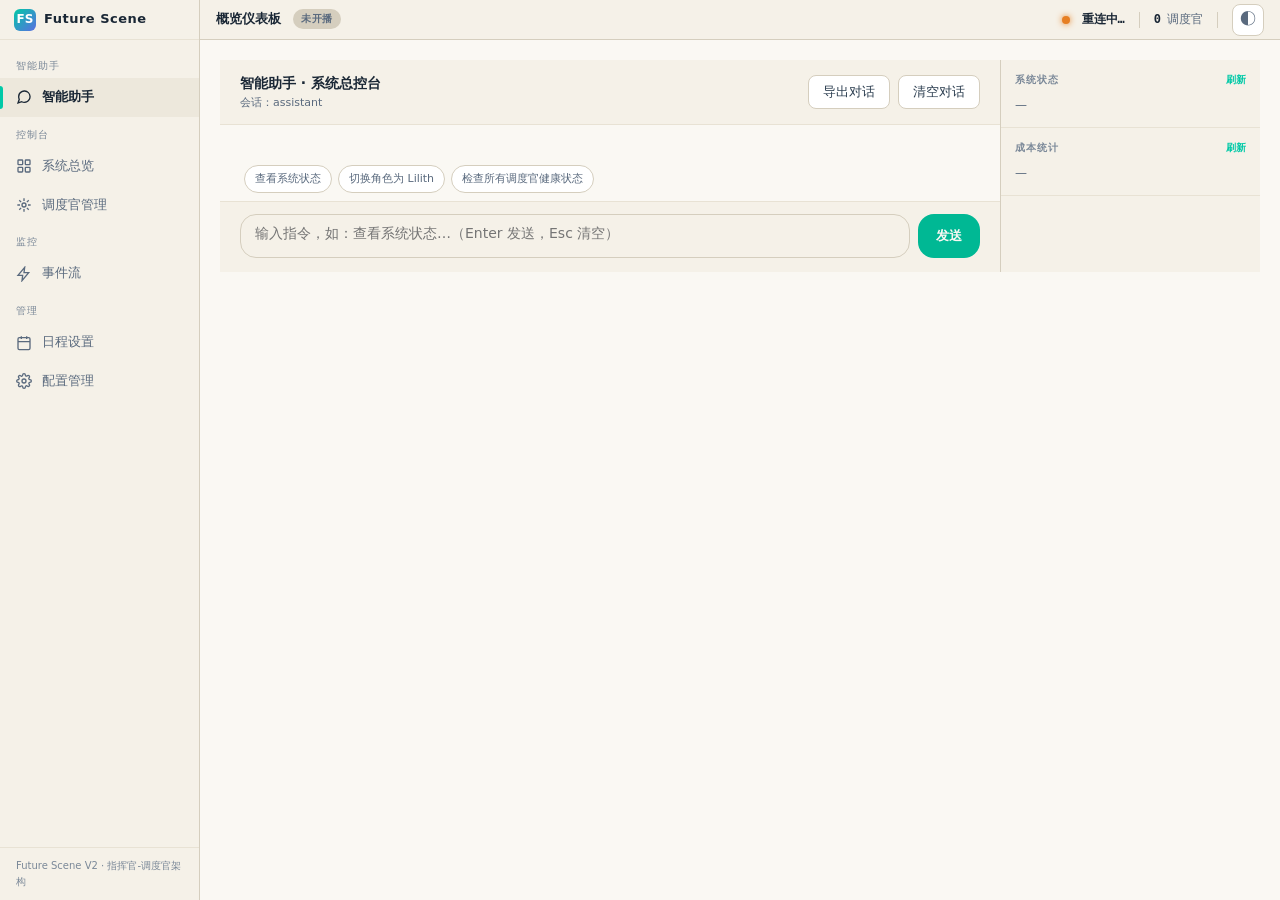
==== commit 3fe5ba1a: "feat(dashboard): 日程设置与配置管理视图迁入" ====
--- a/frontend/dashboard/index.html
+++ b/frontend/dashboard/index.html
@@ -169,6 +169,72 @@
 .card-body { padding: 14px 16px; }
 .grid-2 { display: grid; grid-template-columns: 1fr 1fr; gap: 12px; }
 
+/* ============ 通用工具类（由 assistant 迁入） ============ */
+.flex { display: flex; } .between { justify-content: space-between; } .center { align-items: center; }
+.gap-8 { gap: 8px; } .gap-12 { gap: 12px; }
+.mb-8 { margin-bottom: 8px; } .mb-12 { margin-bottom: 12px; } .mb-16 { margin-bottom: 16px; }
+.text-muted { color: var(--ink-muted); } .text-sm { font-size: 12px; } .text-xs { font-size: 11px; }
+.section-label { font-size: 11px; font-weight: 700; text-transform: uppercase; letter-spacing: 1px; color: var(--ink-dim); margin: 18px 0 10px; }
+.field-label { font-size: 11px; color: var(--ink-muted); margin-bottom: 5px; display: block; font-weight: 600; }
+.select { width: 100%; background: var(--bg-input); border: 1px solid var(--border); border-radius: var(--radius); padding: 7px 10px; font-size: 13px; color: var(--ink-bright); font-family: inherit; transition: border var(--transition-fast); }
+.select:focus { border-color: var(--border-focus); outline: none; }
+.checkbox input { accent-color: var(--accent-icon); }
+.tag { font-size: 10px; padding: 2px 8px; border-radius: var(--radius-xs); font-weight: 600; display: inline-block; }
+.tag-scene { background: var(--info-bg); color: var(--info); }
+.badge-green { background: var(--success-bg); color: var(--success); }
+.badge-yellow { background: var(--warning-bg); color: var(--warning); }
+.badge-red { background: var(--danger-bg); color: var(--danger); }
+
+/* ============ 日程设置（由 assistant 迁入） ============ */
+.timeline { display: flex; flex-direction: column; gap: 8px; }
+.timeline-item {
+  display: grid; grid-template-columns: 90px 1fr auto; gap: 14px; align-items: center;
+  padding: 12px 16px; background: var(--bg-card); border: 1px solid var(--border); border-radius: var(--radius);
+  transition: all var(--transition); position: relative; overflow: hidden;
+}
+.timeline-item::before { content: ''; position: absolute; left: 0; top: 0; bottom: 0; width: 3px; background: transparent; transition: background var(--transition); }
+.timeline-item:hover { border-color: var(--accent-icon); transform: translateX(2px); }
+.timeline-item:hover::before { background: var(--accent-icon); }
+.timeline-item.current { border-color: var(--danger); background: linear-gradient(90deg, var(--danger-bg), var(--bg-card)); }
+.timeline-item.current::before { background: var(--danger); }
+.timeline-item .tl-time { font-family: var(--font-mono); font-size: 14px; font-weight: 700; color: var(--ink-bright); }
+.timeline-item .tl-time .dur { font-size: 10px; color: var(--ink-dim); font-weight: 400; display: block; }
+.timeline-item .tl-body .tl-title { font-size: 13px; font-weight: 600; color: var(--ink-bright); margin-bottom: 4px; }
+.timeline-item .tl-body .tl-meta { display: flex; gap: 8px; align-items: center; flex-wrap: wrap; }
+.timeline-item .tl-roles { display: flex; gap: 4px; }
+
+/* ============ 配置管理（由 assistant 迁入） ============ */
+.role-grid { display: grid; grid-template-columns: 1fr 1fr; gap: 14px; }
+.role-card { background: var(--bg-card); border: 1px solid var(--border); border-radius: var(--radius-card); overflow: hidden; }
+.role-card .rc-head { display: flex; align-items: center; gap: 12px; padding: 14px 16px; }
+.role-card .rc-avatar { width: 44px; height: 44px; border-radius: var(--radius); display: flex; align-items: center; justify-content: center; font-size: 16px; font-weight: 700; color: #fff; flex-shrink: 0; }
+.role-card .rc-avatar.lumi { background: linear-gradient(135deg, var(--lumi-color), #3b82f6); }
+.role-card .rc-avatar.lilith { background: linear-gradient(135deg, var(--lilith-color), #b91c1c); }
+.role-card .rc-info { flex: 1; }
+.role-card .rc-name { font-size: 14px; font-weight: 700; color: var(--ink-bright); }
+.role-card .rc-tag { font-size: 11px; color: var(--ink-muted); }
+.role-card .rc-body { padding: 0 16px 14px; border-top: 1px solid var(--border-subtle); }
+.scene-grid { display: grid; grid-template-columns: repeat(3, 1fr); gap: 12px; }
+.scene-card { background: var(--bg-card); border: 1px solid var(--border); border-radius: var(--radius-card); padding: 16px; cursor: pointer; transition: all var(--transition); position: relative; overflow: hidden; }
+.scene-card::before { content: ''; position: absolute; top: 0; left: 0; right: 0; height: 2px; background: linear-gradient(90deg, var(--accent3), var(--accent-icon)); opacity: 0; transition: opacity var(--transition); }
+.scene-card:hover { border-color: var(--accent-icon); transform: translateY(-3px); box-shadow: var(--shadow-md); }
+.scene-card:hover::before { opacity: 1; }
+.scene-card.selected { border-color: var(--accent-icon); box-shadow: var(--shadow-glow-accent); }
+.scene-card.selected::before { opacity: 1; }
+.scene-card .sc-name { font-family: var(--font-mono); font-size: 13px; font-weight: 700; color: var(--accent); margin-bottom: 4px; }
+.scene-card .sc-desc { font-size: 12px; color: var(--ink-muted); }
+
+/* ============ 模态框（由 assistant 迁入） ============ */
+.modal-overlay { position: fixed; inset: 0; background: var(--bg-overlay); backdrop-filter: blur(6px); display: none; align-items: center; justify-content: center; z-index: var(--z-overlay); }
+.modal-overlay.show { display: flex; animation: fadeIn var(--transition); }
+.modal { width: 500px; max-width: 92vw; max-height: 88vh; background: var(--bg-card); border: 1px solid var(--border); border-radius: var(--radius-lg); box-shadow: var(--shadow-lg); display: flex; flex-direction: column; overflow: hidden; }
+.modal-head { padding: 16px 22px; border-bottom: 1px solid var(--border-subtle); display: flex; align-items: center; justify-content: space-between; }
+.modal-head .m-title { font-size: 15px; font-weight: 700; color: var(--ink-bright); }
+.modal-close { width: 24px; height: 24px; border: none; background: transparent; color: var(--ink-muted); cursor: pointer; font-size: 18px; display: flex; align-items: center; justify-content: center; border-radius: var(--radius-xs); }
+.modal-close:hover { background: var(--bg-hover); color: var(--ink-bright); }
+.modal-body { flex: 1; overflow-y: auto; padding: 18px 22px; display: flex; flex-direction: column; gap: 12px; }
+.modal-foot { padding: 12px 22px; border-top: 1px solid var(--border-subtle); display: flex; justify-content: flex-end; gap: 8px; align-items: center; }
+
 /* ============ 智能助手：对话工作台（由 assistant 迁入） ============ */
 .chat-wrap { display: grid; grid-template-columns: 1fr 300px; width: 100%; flex: 1; min-height: 0; }
 .chat-main { display: flex; flex-direction: column; min-width: 0; }
@@ -287,10 +353,15 @@
 @media (max-width: 1280px) {
   .chat-wrap { grid-template-columns: 1fr 260px; }
 }
+@media (max-width: 1024px) {
+  .scene-grid { grid-template-columns: 1fr 1fr; }
+}
 @media (max-width: 768px) {
   .chat-wrap { grid-template-columns: 1fr; }
   .chat-side { border-left: none; border-bottom: 1px solid var(--border); order: -1; }
   .msg { max-width: 92%; }
+  .scene-grid { grid-template-columns: 1fr; }
+  .role-grid { grid-template-columns: 1fr; }
 }
 </style>
 </head>
@@ -454,8 +525,71 @@
       </div>
     </section>
 
+    <!-- 日程设置（由 assistant view-schedule 迁入） -->
+    <section class="view" id="view-schedule">
+      <div class="view-head">
+        <div>
+          <h2>日程设置</h2>
+          <div class="sub">直播日程管理 · 新增/编辑将生成自然语言指令发送给指挥官</div>
+        </div>
+      </div>
+      <div class="flex between center mb-12">
+        <div class="muted" id="scheduleCount">共 0 项排期</div>
+        <button class="btn primary sm" onclick="showScheduleModal()">添加排期</button>
+      </div>
+      <div class="timeline" id="scheduleList"></div>
+    </section>
+
+    <!-- 配置管理（由 assistant view-config 迁入） -->
+    <section class="view" id="view-config">
+      <div class="view-head">
+        <div>
+          <h2>配置管理</h2>
+          <div class="sub">角色配置 · 场景配置 · 修改操作将生成自然语言指令发送给指挥官</div>
+        </div>
+      </div>
+      <div class="section-label">角色配置</div>
+      <div class="role-grid" id="roleGrid"></div>
+      <div class="section-label" style="margin-top:20px">场景配置</div>
+      <div class="scene-grid" id="sceneGrid"></div>
+    </section>
+
     <!-- 系统状态视图已并入"系统总览"（view-master），见 Task 4 -->
   </main>
+</div>
+
+<!-- ============ 日程模态框（由 assistant scheduleModal 迁入） ============ -->
+<div class="modal-overlay" id="scheduleModal">
+  <div class="modal">
+    <div class="modal-head"><span class="m-title">添加直播排期</span><button class="modal-close" onclick="closeScheduleModal()">&times;</button></div>
+    <div class="modal-body">
+      <div><label class="field-label">开始时间 <span class="dim">（HH:MM）</span></label><input class="input mono" id="schedTime" placeholder="20:00"></div>
+      <div><label class="field-label">时长 <span class="dim">（分钟）</span></label><input class="input mono" id="schedDur" type="number" value="60" min="15" step="15"></div>
+      <div><label class="field-label">直播标题</label><input class="input" id="schedTitle" placeholder="如：晚间音乐分享会"></div>
+      <div><label class="field-label">场景</label>
+        <select class="select" id="schedScene">
+          <option value="pure_chat">pure_chat · 纯聊天</option>
+          <option value="minecraft_chat">minecraft_chat · MC 实况</option>
+          <option value="co_op_gaming">co_op_gaming · 协作游戏</option>
+          <option value="music_sharing">music_sharing · 音乐分享</option>
+          <option value="community_reply">community_reply · 社区互动</option>
+        </select>
+      </div>
+      <div><label class="field-label">角色</label>
+        <div class="flex gap-12">
+          <label class="checkbox" style="display:inline-flex;align-items:center;gap:6px;font-size:12px;color:var(--ink);cursor:pointer"><input type="checkbox" id="schedRoleLumi" checked style="accent-color:var(--accent-icon)"> Lumi</label>
+          <label class="checkbox" style="display:inline-flex;align-items:center;gap:6px;font-size:12px;color:var(--ink);cursor:pointer"><input type="checkbox" id="schedRoleLilith" style="accent-color:var(--accent-icon)"> Lilith</label>
+        </div>
+      </div>
+      <div style="background:var(--bg-input);border:1px dashed var(--border);border-radius:var(--radius);padding:10px 12px;font-size:12px;color:var(--ink-muted)">
+        提交后将生成指令：<span class="mono" id="schedPreview" style="color:var(--accent)">—</span>
+      </div>
+    </div>
+    <div class="modal-foot">
+      <button class="btn" onclick="closeScheduleModal()">取消</button>
+      <button class="btn primary" id="schedSubmitBtn" onclick="submitSchedule()">提交指令</button>
+    </div>
+  </div>
 </div>
 
 <script>
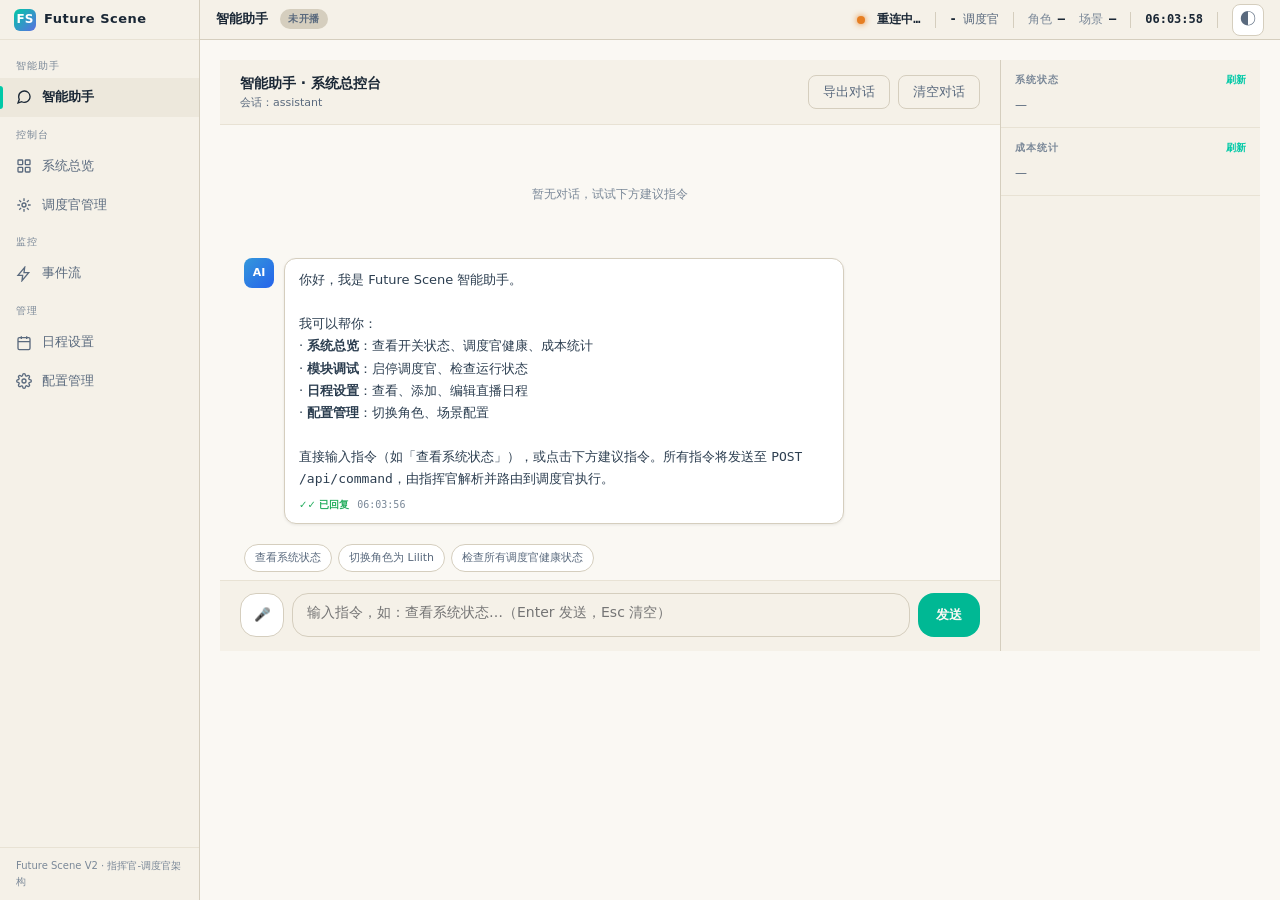
==== commit e4fa31fa: "feat(dashboard): assistant JS 逻辑迁入，统一单一 store" ====
--- a/frontend/dashboard/index.html
+++ b/frontend/dashboard/index.html
@@ -74,6 +74,7 @@
 .topbar-live-badge.live { background: var(--danger); color: #fff; animation: pulse 1.6s infinite; }
 .topbar-right { display: flex; align-items: center; gap: 14px; }
 .status-chip { display: flex; align-items: center; gap: 6px; font-size: 12px; color: var(--ink-muted); }
+.status-chip .label { color: var(--ink-dim); }
 .status-chip .value { color: var(--ink-bright); font-family: var(--font-mono); font-weight: 600; }
 .topbar-divider { width: 1px; height: 16px; background: var(--border); }
 
@@ -179,6 +180,11 @@
 .select { width: 100%; background: var(--bg-input); border: 1px solid var(--border); border-radius: var(--radius); padding: 7px 10px; font-size: 13px; color: var(--ink-bright); font-family: inherit; transition: border var(--transition-fast); }
 .select:focus { border-color: var(--border-focus); outline: none; }
 .checkbox input { accent-color: var(--accent-icon); }
+/* 按钮变体（assistant btn-ghost/btn-primary 迁移，tokens.css 仅有 .btn 基础/primary/sm） */
+.btn-ghost { background: transparent; color: var(--ink-muted); border-color: var(--border); }
+.btn-ghost:hover { color: var(--ink-bright); border-color: var(--accent-icon); background: var(--bg-hover); }
+.btn-primary { background: var(--accent-icon); color: var(--bg); border-color: var(--accent-icon); }
+.btn-primary:hover { background: var(--accent-hover); border-color: var(--accent-hover); color: var(--bg); }
 .tag { font-size: 10px; padding: 2px 8px; border-radius: var(--radius-xs); font-weight: 600; display: inline-block; }
 .tag-scene { background: var(--info-bg); color: var(--info); }
 .badge-green { background: var(--success-bg); color: var(--success); }
@@ -417,6 +423,11 @@
       <span class="status-chip"><span class="status-dot gray" id="wsDot"></span><span class="value" id="wsText">连接中…</span></span>
       <span class="topbar-divider"></span>
       <span class="status-chip"><span class="value" id="orchCount">-</span> 调度官</span>
+      <span class="topbar-divider"></span>
+      <span class="status-chip"><span class="label">角色</span><span class="value" id="topbarRole">—</span></span>
+      <span class="status-chip"><span class="label">场景</span><span class="value" id="topbarScene">—</span></span>
+      <span class="topbar-divider"></span>
+      <span class="status-chip"><span class="value mono" id="topbarClock">--:--:--</span></span>
       <span class="topbar-divider"></span>
       <button class="theme-toggle" id="themeToggle" title="切换主题">◐</button>
     </div>
@@ -640,6 +651,135 @@
     document.getElementById("topbarTitle").textContent = PAGE_TITLES[page];
   }
 
+  // ============ 智能助手常量与数据（由 assistant 迁入） ============
+  const SESSION_ID = 'assistant';               // 当前会话 ID
+  const HISTORY_KEY = 'fs-chat-' + SESSION_ID;  // localStorage 键（按会话隔离）
+  const MAX_HISTORY = 200;                      // 历史消息上限
+  const WS_MAX_DELAY = 30000;                   // 重连最大间隔（state_sync 使用）
+  const TIMEOUT_COMMAND = 300000;               // 指令超时（中转站不稳定）
+
+  // API 封装（同源；POST /api/command 等）
+  const API = {
+    get: function (url) {
+      return fetch(url, { signal: AbortSignal.timeout(TIMEOUT_COMMAND) })
+        .then(function (r) { if (!r.ok) throw new Error("HTTP " + r.status); return r.json(); });
+    },
+    post: function (url, body) {
+      return fetch(url, {
+        method: "POST",
+        headers: { "Content-Type": "application/json" },
+        body: JSON.stringify(body),
+        signal: AbortSignal.timeout(TIMEOUT_COMMAND)
+      }).then(function (r) { return r.json(); });
+    }
+  };
+
+  // SVG 图标库（由 assistant 迁入；dashboard 导航使用内联 SVG，本表供 data-svg 注入）
+  const ICONS = {
+    chat: '<svg viewBox="0 0 24 24" fill="currentColor"><path d="M20 2H4c-1.1 0-2 .9-2 2v18l4-4h14c1.1 0 2-.9 2-2V4c0-1.1-.9-2-2-2zm0 14H5.17L4 17.17V4h16v12z"/></svg>',
+    modules: '<svg viewBox="0 0 24 24" fill="currentColor"><path d="M3 5h8v8H3zm10 0h8v5h-8zM3 15h8v4H3zm10-2h8v6h-8z"/></svg>',
+    calendar: '<svg viewBox="0 0 24 24" fill="currentColor"><path d="M19 3h-1V1h-2v2H8V1H6v2H5c-1.11 0-1.99.9-1.99 2L3 19c0 1.1.89 2 2 2h14c1.1 0 2-.9 2-2V5c0-1.1-.9-2-2-2zm0 16H5V8h14v11zM7 10h5v5H7z"/></svg>',
+    overview: '<svg viewBox="0 0 24 24" fill="currentColor"><path d="M19 3H5c-1.1 0-2 .9-2 2v14c0 1.1.9 2 2 2h14c1.1 0 2-.9 2-2V5c0-1.1-.9-2-2-2zM9 17H7v-7h2v7zm4 0h-2V7h2v10zm4 0h-2v-4h2v4z"/></svg>',
+    settings: '<svg viewBox="0 0 24 24" fill="currentColor"><path d="M19.43 12.98c.04-.32.07-.64.07-.98s-.03-.66-.07-.98l2.11-1.65c.19-.15.24-.42.12-.64l-2-3.46c-.12-.22-.39-.3-.61-.22l-2.49 1c-.52-.4-1.08-.73-1.69-.98l-.38-2.65C14.46 2.18 14.25 2 14 2h-4c-.25 0-.46.18-.49.42l-.38 2.65c-.61.25-1.17.59-1.69.98l-2.49-1c-.23-.09-.49 0-.61.22l-2 3.46c-.13.22-.07.49.12.64l2.11 1.65c-.04.32-.07.65-.07.98s.03.66.07.98l-2.11 1.65c-.19.15-.24.42-.12.64l2 3.46c.12.22.39.3.61.22l2.49-1c.52.4 1.08.73 1.69.98l.38 2.65c.03.24.24.42.49.42h4c.25 0 .46-.18.49-.42l.38-2.65c.61-.25 1.17-.59 1.69-.98l2.49 1c.23.09.49 0 .61-.22l2-3.46c.12-.22.07-.49-.12-.64l-2.11-1.65zM12 15.5c-1.93 0-3.5-1.57-3.5-3.5s1.57-3.5 3.5-3.5 3.5 1.57 3.5 3.5-1.57 3.5-3.5 3.5z"/></svg>'
+  };
+
+  // 事件类型映射（来自 src/shared/events.py，由 assistant 迁入）
+  const EVENT_META = {
+    'commander:command_received':   { label: '指令已接收',  cls: 'ev-info',  tag: '指挥官', domain: 'commander' },
+    'commander:command_routed':     { label: '指令已路由',  cls: 'ev-info',  tag: '指挥官', domain: 'commander' },
+    'commander:command_completed':  { label: '指令完成',    cls: 'ev-ok',    tag: '指挥官', domain: 'commander' },
+    'commander:command_failed':     { label: '指令失败',    cls: 'ev-err',   tag: '指挥官', domain: 'commander' },
+    'session:created':              { label: '会话创建',    cls: 'ev-info',  tag: '会话', domain: 'session' },
+    'session:switched':             { label: '角色/场景切换', cls: 'ev-warn', tag: '会话', domain: 'session' },
+    'session:state_changed':        { label: '会话状态变更', cls: 'ev-info',  tag: '会话', domain: 'session' },
+    'switch:changed':               { label: '开关变更',    cls: 'ev-warn',  tag: '开关', domain: 'switch' },
+    'state:changed':                { label: '状态快照',    cls: 'ev-info',  tag: '状态', domain: 'state' },
+    'watchdog:changed':             { label: '看门狗翻转',  cls: 'ev-warn',  tag: '运维', domain: 'ops' },
+    'degradation:changed':          { label: '降级状态变更', cls: 'ev-warn',  tag: '运维', domain: 'ops' },
+    'cost:milestone':               { label: '成本里程碑',  cls: 'ev-warn',  tag: '成本', domain: 'cost' },
+    'llm:requested':                { label: 'LLM 请求',    cls: 'ev-info',  tag: 'LLM', domain: 'llm' },
+    'llm:responded':                { label: 'LLM 响应',    cls: 'ev-ok',    tag: 'LLM', domain: 'llm' },
+    'llm:stream_chunk':             { label: 'LLM 流式分片', cls: 'ev-info',  tag: 'LLM', domain: 'llm' },
+    'llm:failed':                   { label: 'LLM 失败',    cls: 'ev-err',   tag: 'LLM', domain: 'llm' },
+    'tts:requested':                { label: 'TTS 合成请求', cls: 'ev-info',  tag: 'TTS', domain: 'tts' },
+    'tts:completed':                { label: 'TTS 合成完成', cls: 'ev-ok',    tag: 'TTS', domain: 'tts' },
+    'tts:failed':                   { label: 'TTS 失败',    cls: 'ev-err',   tag: 'TTS', domain: 'tts' },
+    'tts:audio_ready':              { label: '音频就绪',    cls: 'ev-ok',    tag: 'TTS', domain: 'tts' },
+    'live2d:loaded':                { label: '模型加载',    cls: 'ev-ok',    tag: 'Live2D', domain: 'live2d' },
+    'live2d:expression_changed':    { label: '表情切换',    cls: 'ev-info',  tag: 'Live2D', domain: 'live2d' },
+    'live2d:motion_triggered':      { label: '动作触发',    cls: 'ev-info',  tag: 'Live2D', domain: 'live2d' },
+    'live2d:lip_sync_start':        { label: '口型同步开始', cls: 'ev-info',  tag: 'Live2D', domain: 'live2d' },
+    'live2d:lip_sync_end':          { label: '口型同步结束', cls: 'ev-info',  tag: 'Live2D', domain: 'live2d' },
+    'bilibili:connected':           { label: 'B站已连接',   cls: 'ev-ok',    tag: 'B站', domain: 'bilibili' },
+    'bilibili:disconnected':        { label: 'B站断开',     cls: 'ev-err',   tag: 'B站', domain: 'bilibili' },
+    'danmaku:received':             { label: '弹幕',        cls: 'ev-info',  tag: '弹幕', domain: 'danmaku' },
+    'gift:received':                { label: '礼物',        cls: 'ev-warn',  tag: '弹幕', domain: 'danmaku' },
+    'guard:received':               { label: '上舰',        cls: 'ev-warn',  tag: '弹幕', domain: 'danmaku' },
+    'superchat:received':           { label: 'SuperChat',   cls: 'ev-warn',  tag: '弹幕', domain: 'danmaku' },
+    'audience:entered':             { label: '观众进场',    cls: 'ev-info',  tag: '弹幕', domain: 'danmaku' },
+    'audience:filtered':            { label: '观众被过滤',  cls: 'ev-err',   tag: '弹幕', domain: 'danmaku' },
+    'memory:stored':                { label: '记忆写入',    cls: 'ev-info',  tag: '记忆', domain: 'memory' },
+    'memory:retrieved':             { label: '记忆检索',    cls: 'ev-info',  tag: '记忆', domain: 'memory' },
+    'memory:consolidated':          { label: '记忆固化',    cls: 'ev-ok',    tag: '记忆', domain: 'memory' },
+    'safety:blocked':               { label: '内容拦截',    cls: 'ev-err',   tag: '安全', domain: 'safety' },
+    'safety:flagged':               { label: '内容标记',    cls: 'ev-warn',  tag: '安全', domain: 'safety' },
+    'game:vn_state_changed':        { label: 'VN 状态变更', cls: 'ev-info',  tag: '游戏', domain: 'game' },
+    'game:mc_state_changed':        { label: 'MC 状态变更', cls: 'ev-info',  tag: '游戏', domain: 'game' },
+    'game:commentary_requested':    { label: '解说请求',    cls: 'ev-info',  tag: '游戏', domain: 'game' },
+    'frontend:status_update':       { label: '状态推送',    cls: 'ev-info',  tag: '前端', domain: 'frontend' },
+    'frontend:subtitle_update':     { label: '字幕更新',    cls: 'ev-info',  tag: '前端', domain: 'frontend' },
+    'audio:segment_ready':          { label: '音频分片就绪', cls: 'ev-ok',    tag: '音频', domain: 'audio' },
+    'cost:circuit_open':            { label: '成本熔断触发', cls: 'ev-err',   tag: '成本', domain: 'cost' }
+  };
+
+  // 调度官元信息（由 assistant 迁入）
+  const ORCH_META = {
+    llm: { icon: 'LL', name: 'LLM 调度官', desc: '大语言模型调用' },
+    tts: { icon: 'TS', name: 'TTS 调度官', desc: '语音合成' },
+    live2d: { icon: 'L2', name: 'Live2D 调度官', desc: '虚拟形象驱动' },
+    bilibili: { icon: 'B', name: 'B站 调度官', desc: '直播平台接入' },
+    screen: { icon: 'SC', name: '屏幕控制', desc: '屏幕捕获与输入' },
+    screen_control: { icon: 'SC', name: '屏幕控制', desc: '屏幕捕获与输入' },
+    memory: { icon: 'ME', name: '记忆调度官', desc: '短期/长期记忆' },
+    safety: { icon: 'SA', name: '安全调度官', desc: '内容审核过滤' },
+    game: { icon: 'GM', name: '游戏实况', desc: '游戏状态接入' }
+  };
+
+  // 智能助手全局状态（主题由 dashboard fs-theme 统一管理，不重复定义）
+  const STATE = {
+    currentView: 'assistant',
+    eventLogCollapsed: false,
+    orchEventCount: {},   // 每个 domain 的事件计数
+    pendingCommands: [],  // 等待状态回执的指令队列（FIFO + command_id 关联）
+    sending: false,
+    metricsBreaker: null, // 熔断器状态（/api/metrics 首屏一次拉取，快照不含该字段）
+    schedules: JSON.parse(localStorage.getItem('fs-assistant-schedules') || '[]')
+  };
+
+  // 默认日程（无数据时展示；键名与 assistant 一致）
+  if (STATE.schedules.length === 0) {
+    STATE.schedules = [
+      { time: '14:00', dur: '60min', title: '午后闲聊·Minecraft建筑', scene: 'minecraft_chat', roles: ['lumi'], status: 'upcoming' },
+      { time: '20:00', dur: '120min', title: '晚间音乐分享会', scene: 'music_sharing', roles: ['lumi'], status: 'upcoming' },
+      { time: '22:00', dur: '60min', title: '深夜聊天·社区回复', scene: 'community_reply', roles: ['lilith'], status: 'upcoming' }
+    ];
+    saveSchedules();
+  }
+
+  // 角色 / 场景配置（由 assistant 迁入）
+  const ROLES = [
+    { id: 'lumi', name: 'Lumi', avatar: 'Lu', color: 'lumi', tag: '温柔害羞 · 发言者' },
+    { id: 'lilith', name: 'Lilith', avatar: 'Li', color: 'lilith', tag: '高冷骄傲 · 操作者' }
+  ];
+  const SCENES = [
+    { name: 'minecraft_chat', desc: 'Minecraft 实况聊天' },
+    { name: 'pure_chat', desc: '纯聊天直播' },
+    { name: 'music_sharing', desc: '音乐分享' },
+    { name: 'co_op_gaming', desc: '双角色协作游戏' },
+    { name: 'screen_demo', desc: '屏幕操作演示' },
+    { name: 'community_reply', desc: '社区互动回复' }
+  ];
+
   // ============ 工具 ============
   function $(id) { return document.getElementById(id); }
   function esc(s) {
@@ -659,16 +799,23 @@
     document.body.appendChild(el);
     setTimeout(function () { el.remove(); }, 3200);
   }
+  function setText(id, val) {
+    var el = $(id);
+    if (el) el.textContent = val;
+  }
 
   // ============ Store + 同步 ============
+  var wsOnline = false; // WS 连接状态（state_sync onStatusChange 更新，状态面板使用）
   var store = FSStore.createStore(FSStore.makeReducer(), FSStore.initialState());
   var sync = new FSStateSync(store, {
     onStatusChange: function (st) {
+      wsOnline = (st === "online");
       var dot = $("wsDot"), t = $("wsText");
       if (st === "online") { dot.className = "status-dot green"; t.textContent = "实时连接"; }
       else if (st === "reconnecting") { dot.className = "status-dot yellow"; t.textContent = "重连中…"; }
       else if (st === "connecting") { dot.className = "status-dot gray"; t.textContent = "连接中…"; }
       else { dot.className = "status-dot red"; t.textContent = "已断开"; }
+      if (st === "online") renderStatusPanel();
     }
   });
 
@@ -875,6 +1022,672 @@
     if (!paused) renderEvents();
   });
 
+  // ============ 智能助手逻辑（由 assistant 迁入，store 复用 dashboard 唯一实例） ============
+  // 事件日志别名：订阅回调语义化（合并到 dashboard 事件流视图）
+  function appendEventLog(event) { pushEventFromStore(event); }
+
+  const cidMap = {};      // command_id -> msgId（发送指令时建立关联）
+  let streamMsgId = null; // 当前流式消息 id
+  let streamBuf = '';     // 流式分片累积
+
+  // 指令状态回执：command_id 优先精确匹配，FIFO 兜底（事件带 command_id 时由订阅回调调用）
+  function updateCommandStatus(event) {
+    const data = event || {};
+    const type = data.type || '';
+    const cid = data.command_id;
+    const findPending = () => {
+      if (cid && cidMap[cid]) {
+        const hit = STATE.pendingCommands.find(p => p.msgId === cidMap[cid]);
+        if (hit) return hit;
+      }
+      return null;
+    };
+    if (type === 'commander:command_received') {
+      // peek 不消费：received 标记送达，completed 才消费队列
+      const p = findPending() || STATE.pendingCommands[0];
+      if (p) updateMsgStatus(p.msgId, 'delivered');
+    } else if (type === 'commander:command_routed') {
+      const p = findPending() || STATE.pendingCommands[0];
+      if (p) updateMsgStatus(p.msgId, 'running');
+    } else if (type === 'commander:command_completed') {
+      const p = findPending() || STATE.pendingCommands.shift();
+      if (p) {
+        updateMsgStatus(p.msgId, 'replied');
+        // 事件先于 HTTP 到达时，直接渲染 AI 回复（避免回复丢失）
+        finalizeReply(p, data.result);
+      }
+    } else if (type === 'commander:command_failed') {
+      const p = findPending() || STATE.pendingCommands.shift();
+      if (p) updateMsgStatus(p.msgId, 'failed', 'backend');
+    }
+  }
+
+  // 普通事件处理：流式分片实时渲染 + 会话/开关事件重渲染（事件日志由事件流视图统一展示）
+  function handleEvent(msg) {
+    if (!msg || !msg.type) return;
+    const type = msg.type;
+    const data = Object.assign({}, msg);
+    delete data.type;
+
+    // 每条事件携带 session_id 时，仅处理匹配当前会话的事件
+    if (data.session_id !== undefined && data.session_id !== null && String(data.session_id) !== SESSION_ID) {
+      return;
+    }
+
+    // —— LLM 流式：实时渲染分片（无分片字段时由 command_completed 兜底） ——
+    if (type === 'llm:stream_chunk') {
+      const chunkText = data.text || data.chunk || (typeof data.delta === 'string' ? data.delta : '');
+      const p = STATE.pendingCommands[0];
+      if (chunkText && p) {
+        if (streamMsgId !== p.msgId) { streamMsgId = p.msgId; streamBuf = ''; }
+        streamBuf += chunkText;
+        updateStreamBubble(p.msgId, streamBuf);
+      }
+    } else if (type === 'llm:responded') {
+      const p = STATE.pendingCommands[0];
+      if (p) {
+        const text = (streamMsgId === p.msgId && streamBuf) ? streamBuf : null;
+        finalizeReply(p, data.result || (text ? { reply: text } : null));
+      }
+      streamMsgId = null;
+      streamBuf = '';
+    }
+
+    // —— 会话/开关事件：store 状态已由 reducer 合并，重渲染状态面板 ——
+    if (type === 'session:switched' || type === 'session:state_changed' ||
+        type === 'switch:changed' || type === 'frontend:status_update') {
+      renderStatusPanel();
+    }
+  }
+
+  // 流式分片实时更新用户消息气泡下方的回复预览
+  function appendStreamChunk(msgId, text) {
+    const row = document.querySelector('.msg[data-msg-id="' + msgId + '"]');
+    if (!row) return;
+    let bubble = row.querySelector('.bubble .stream-preview');
+    if (!bubble) {
+      const b = row.querySelector('.bubble');
+      if (!b) return;
+      bubble = document.createElement('div');
+      bubble.className = 'stream-preview';
+      bubble.style.cssText = 'margin-top:6px;font-size:12px;color:var(--ink-muted);white-space:pre-wrap;word-break:break-word';
+      b.appendChild(bubble);
+    }
+    bubble.innerHTML = esc(text) + '<span class="text-xs" style="color:var(--ink-dim)"> ▍</span>';
+    scrollChatBottom(false);
+  }
+  function updateStreamBubble(msgId, text) { appendStreamChunk(msgId, text); }
+
+  // —— 对话持久化（localStorage · 按会话隔离） ——
+  function loadHistory() {
+    try { return JSON.parse(localStorage.getItem(HISTORY_KEY)) || []; } catch (e) { return []; }
+  }
+  function saveHistory(msgs) {
+    if (msgs.length > MAX_HISTORY) msgs = msgs.slice(msgs.length - MAX_HISTORY);
+    localStorage.setItem(HISTORY_KEY, JSON.stringify(msgs));
+  }
+  function clearHistory() {
+    localStorage.removeItem(HISTORY_KEY);
+  }
+  function renderHistory() {
+    const box = $('chatMsgs');
+    const msgs = loadHistory();
+    box.innerHTML = '';
+    if (msgs.length === 0) {
+      box.innerHTML = '<div style="text-align:center;color:var(--ink-dim);font-size:12px;padding:40px 0">暂无对话，试试下方建议指令</div>';
+      welcomeOnce();
+      return;
+    }
+    msgs.forEach(m => renderMsg(m, false, false));
+    scrollChatBottom(false);
+  }
+  function renderMsg(m, persist = true, doScroll = true) {
+    const box = $('chatMsgs');
+    if (box.querySelector('.msg-empty')) box.querySelector('.msg-empty').remove();
+    const row = buildMsgRow(m);
+    box.appendChild(row);
+    if (doScroll) scrollChatBottom();
+    if (persist) {
+      const msgs = loadHistory();
+      msgs.push(m);
+      saveHistory(msgs);
+    }
+    return row;
+  }
+  function updateMsgStatus(msgId, status, errType) {
+    const msgs = loadHistory();
+    const m = msgs.find(x => x.id === msgId);
+    if (m) { m.status = status; if (errType) m.errType = errType; saveHistory(msgs); }
+    // 原位重建该行（避免重复追加）
+    const row = document.querySelector('.msg[data-msg-id="' + msgId + '"]');
+    if (row) {
+      const newRow = buildMsgRow(m || { role: 'user', id: msgId, text: '', ts: Date.now(), status, errType, html: null });
+      row.replaceWith(newRow);
+    }
+    scrollChatBottom();
+  }
+  function buildMsgRow(m) {
+    const row = document.createElement('div');
+    row.className = 'msg ' + m.role;
+    row.dataset.msgId = m.id;
+    const avatar = m.role === 'user' ? '我' : (m.role === 'system' ? '⚙' : 'AI');
+    let html = '<div class="avatar">' + avatar + '</div><div class="bubble">';
+    if (m.status === 'sending') {
+      html += '<div class="typing-dots"><span></span><span></span><span></span></div>';
+    } else {
+      html += m.html || esc(m.text);
+    }
+    // 错误分类展示（含重试按钮）
+    if (m.status === 'failed') {
+      const errMeta = {
+        network: { title: '网络错误', tip: '连接失败，请检查网络或后端地址', cls: 'err-network' },
+        backend: { title: '后端错误', tip: '服务器处理失败，建议稍后重试', cls: 'err-backend' },
+        param:   { title: '参数错误', tip: '输入格式有误，请检查后重试', cls: 'err-param' }
+      }[m.errType] || { title: '错误', tip: '请重试', cls: 'err-backend' };
+      html += '<div class="err-box ' + errMeta.cls + '"><span class="err-title">✗ ' + errMeta.title + '</span>' +
+        '<span class="err-tip">' + errMeta.tip + '</span>' +
+        (m.role === 'user'
+          ? '<button class="btn btn-primary btn-sm" onclick="retryMsg(\'' + m.id + '\')">重试</button>'
+          : '<button class="btn btn-ghost btn-sm" onclick="retryMsg(\'' + m.id + '\')">重发</button>') +
+        '</div>';
+    }
+    // 状态标记 + 时间戳
+    const statusMeta = {
+      sending:   ['st-sending', '⏳ 发送中'],
+      delivered: ['st-delivered', '✓ 已送达'],
+      running:   ['st-delivered', '⏳ 执行中'],
+      replied:   ['st-replied', '✓✓ 已回复'],
+      failed:    ['st-failed', '✗ 失败']
+    }[m.status] || ['st-sending', '⏳ 发送中'];
+    html += '<div class="mb-meta">' +
+      '<span class="mb-status ' + statusMeta[0] + '">' + statusMeta[1] + '</span>' +
+      '<span class="mb-time">' + fmtTime(m.ts) + '</span></div>';
+    html += '</div>';
+    row.innerHTML = html;
+    return row;
+  }
+  function scrollChatBottom(smooth = true) {
+    const box = $('chatMsgs');
+    box.scrollTo({ top: box.scrollHeight, behavior: smooth ? 'smooth' : 'auto' });
+  }
+  function clearChat() {
+    clearHistory();
+    const box = $('chatMsgs');
+    box.innerHTML = '<div style="text-align:center;color:var(--ink-dim);font-size:12px;padding:40px 0">对话已清空</div>';
+    welcomeOnce();
+    toast('对话已清空（localStorage 同步清除）', 'info');
+  }
+  function welcomeOnce() {
+    const box = $('chatMsgs');
+    if (box.querySelector('.msg')) return;
+    appendMsg('assistant', '你好，我是 Future Scene 智能助手。\n\n我可以帮你：\n· <b>系统总览</b>：查看开关状态、调度官健康、成本统计\n· <b>模块调试</b>：启停调度官、检查运行状态\n· <b>日程设置</b>：查看、添加、编辑直播日程\n· <b>配置管理</b>：切换角色、场景配置\n\n直接输入指令（如「查看系统状态」），或点击下方建议指令。所有指令将发送至 <span class="mono">POST /api/command</span>，由指挥官解析并路由到调度官执行。', { status: 'replied', persist: false });
+  }
+
+  // —— 对话：发送 / 重试 / 导出 / 语音 ——
+  function appendMsg(role, text, opts = {}) {
+    const m = {
+      id: 'm' + Date.now() + Math.random().toString(36).slice(2, 7),
+      role: role, text: text, ts: Date.now(),
+      status: opts.status || 'replied', errType: opts.errType || null,
+      html: opts.html !== undefined ? opts.html : text   // 默认将 text 作为 HTML 渲染
+    };
+    renderMsg(m, opts.persist !== false);
+    return m;
+  }
+  function addMessage(role, text, opts) { return appendMsg(role, text, opts || {}); }
+  function sendCommand(text, existingMsg) {
+    const input = $('chatInput');
+    const raw = (text !== undefined && text !== null) ? String(text) : input.value.trim();
+    if (!raw || STATE.sending) return;
+    if (!existingMsg) { input.value = ''; input.style.height = 'auto'; }
+    // 用户消息：状态 = 发送中（重试时复用原消息 id，保留原内容）
+    const m = existingMsg || { id: 'm' + Date.now() + Math.random().toString(36).slice(2, 7), role: 'user', text: raw, ts: Date.now(), status: 'sending', errType: null, html: null };
+    m.text = raw;
+    if (!existingMsg) {
+      renderMsg(m);
+    } else {
+      // 重试：重置回复渲染标记，复用原消息
+      const msgs = loadHistory();
+      const um = msgs.find(x => x.id === m.id);
+      if (um) { um.replyRendered = false; um.status = 'sending'; saveHistory(msgs); }
+      updateMsgStatus(m.id, 'sending');
+    }
+    STATE.sending = true;
+    $('chatSendBtn').disabled = true;
+    STATE.pendingCommands.push({ msgId: m.id, text: raw, cid: null });
+
+    // 超时兜底：指令超时仍未回执则标记失败
+    const failTimer = setTimeout(() => {
+      if (STATE.pendingCommands.some(p => p.msgId === m.id)) {
+        STATE.pendingCommands = STATE.pendingCommands.filter(p => p.msgId !== m.id);
+        updateMsgStatus(m.id, 'failed', 'network');
+        STATE.sending = false;
+        $('chatSendBtn').disabled = false;
+      }
+    }, TIMEOUT_COMMAND);
+
+    API.post('/api/command', { text: raw, session_id: SESSION_ID }).then(res => {
+      clearTimeout(failTimer);
+      STATE.sending = false;
+      $('chatSendBtn').disabled = false;
+
+      // 后端业务错误（HTTP 4xx/5xx 由 API.post 统一返回 JSON body）
+      if (!res || res.ok === false) {
+        STATE.pendingCommands = STATE.pendingCommands.filter(p => p.msgId !== m.id);
+        updateMsgStatus(m.id, 'failed', 'backend');
+        appendMsg('assistant', '<span class="mb-err">指令执行失败</span><pre>' + esc((res && res.error) || '未知错误') + '</pre>', { status: 'failed', errType: 'backend' });
+        return;
+      }
+
+      const result = res || {};
+      // 关联 command_id：事件回执按 cid 精确匹配消息（不预测回复）
+      if (result.command_id) {
+        cidMap[result.command_id] = m.id;
+        STATE.pendingCommands.forEach(p => { if (p.msgId === m.id) p.cid = result.command_id; });
+        // 经 store.dispatch 提交（触发订阅）；不覆盖已前进状态（running/success）
+        store.dispatch({ type: 'commander:command_received', command_id: result.command_id, raw: raw });
+      }
+      // 事件可能已消费队列（WS 先到）；若尚未渲染回复则在此兜底
+      const stillPending = STATE.pendingCommands.some(p => p.msgId === m.id);
+      if (stillPending) {
+        // 不消费队列：保留给 WS command_completed 按序消费（FIFO 防错位）
+        updateMsgStatus(m.id, 'delivered');
+      }
+      // 若事件已渲染回复（replyRendered=true），HTTP 侧不再重复渲染
+      const msgs = loadHistory();
+      const um = msgs.find(x => x.id === m.id);
+      if (um && um.replyRendered) return;
+      if (um) { um.replyRendered = true; saveHistory(msgs); }
+      const replyText = extractReplyText(result);
+      const body = replyText !== null ? replyText : JSON.stringify(result, null, 2);
+      appendMsg('assistant', '<span class="mb-ok">指令已执行</span><pre>' + esc(body.slice(0, 1500)) + '</pre>');
+      // UI 状态由 store 订阅驱动（state:changed / commander:*），此处不预测
+    }).catch(() => {
+      // 网络错误（fetch 抛异常/超时）
+      clearTimeout(failTimer);
+      STATE.sending = false;
+      $('chatSendBtn').disabled = false;
+      STATE.pendingCommands = STATE.pendingCommands.filter(p => p.msgId !== m.id);
+      updateMsgStatus(m.id, 'failed', 'network');
+      appendMsg('assistant', '<span class="mb-err">网络错误</span>：连接失败，请检查网络或后端地址。<br>当前地址：<span class="mono">' + location.origin + '</span>', { status: 'failed', errType: 'network' });
+    });
+  }
+  /* 从 command 响应/事件 result 中提取可读回复文本 */
+  function extractReplyText(obj) {
+    if (!obj || typeof obj !== 'object') return obj;
+    if (typeof obj.reply === 'string' && obj.reply) return obj.reply;
+    if (typeof obj.text === 'string' && obj.text) return obj.text;
+    if (obj.data && typeof obj.data === 'object') {
+      if (typeof obj.data.reply === 'string' && obj.data.reply) return obj.data.reply;
+      if (typeof obj.data.text === 'string' && obj.data.text) return obj.data.text;
+    }
+    return null;
+  }
+  /* 事件驱动：command_completed 到达时渲染 AI 回复（若尚未渲染） */
+  function finalizeReply(p, result) {
+    const replyText = extractReplyText(result);
+    if (replyText === null) return;
+    const msgs = loadHistory();
+    const um = msgs.find(x => x.id === p.msgId);
+    if (!um || um.replyRendered) return;
+    um.replyRendered = true;
+    saveHistory(msgs);
+    appendMsg('assistant', '<span class="mb-ok">指令已执行</span><pre>' + esc(replyText.slice(0, 1500)) + '</pre>');
+  }
+  function renderReplyFromEvent(p, result) { finalizeReply(p, result); }
+  function retryMsg(msgId) {
+    const msgs = loadHistory();
+    const m = msgs.find(x => x.id === msgId);
+    if (!m) return;
+    // 标记为发送中并复用原消息重发（不重复添加）
+    sendCommand(m.text, m);
+  }
+  function stripHtml(s) {
+    const div = document.createElement('div');
+    div.innerHTML = s || '';
+    return div.textContent || '';
+  }
+  function useSuggest(el) {
+    $('chatInput').value = el.textContent;
+    sendCommand();
+  }
+  /* 导出对话 */
+  function exportChat() {
+    const msgs = loadHistory();
+    const now = new Date();
+    const p = n => String(n).padStart(2, '0');
+    const stamp = now.getFullYear() + p(now.getMonth() + 1) + p(now.getDate()) + '_' + p(now.getHours()) + p(now.getMinutes()) + p(now.getSeconds());
+    let content;
+    if (msgs.length === 0) {
+      content = '暂无对话记录';
+    } else {
+      content = msgs.map(m => {
+        const who = m.role === 'user' ? '用户' : (m.role === 'system' ? '系统' : '助手');
+        return '[' + fmtTime(m.ts) + '] [' + who + '] ' + stripHtml(m.text || '');
+      }).join('\n');
+    }
+    const blob = new Blob(['\ufeff' + content], { type: 'text/plain;charset=utf-8' });
+    const a = document.createElement('a');
+    a.href = URL.createObjectURL(blob);
+    a.download = 'chat_history_' + stamp + '.txt';
+    document.body.appendChild(a);
+    a.click();
+    setTimeout(() => { URL.revokeObjectURL(a.href); a.remove(); }, 200);
+    toast('对话已导出（' + msgs.length + ' 条）', 'success');
+  }
+
+  // —— 语音输入（Web Speech API） ——
+  let SpeechRec = window.SpeechRecognition || window.webkitSpeechRecognition;
+  let recorder = null, micTimer = null, micActive = false;
+  if (SpeechRec) {
+    $('micBtn').style.display = 'flex';
+    recorder = new SpeechRec();
+    recorder.lang = 'zh-CN';
+    recorder.continuous = true;
+    recorder.interimResults = false;
+    recorder.maxAlternatives = 5;
+    recorder.onresult = (e) => {
+      // 按置信度排序取最高结果
+      let best = null;
+      for (let i = e.resultIndex; i < e.results.length; i++) {
+        for (let j = 0; j < e.results[i].length; j++) {
+          const alt = e.results[i][j];
+          if (!best || alt.confidence > best.confidence) best = alt;
+        }
+      }
+      if (best && best.transcript) {
+        $('chatInput').value = best.transcript.trim();
+        // 识别结果自动填入并发送（不额外等待手动点击）
+        sendCommand();
+        stopMic();
+      }
+      resetMicTimer();
+    };
+    recorder.onend = () => { stopMic(); };
+    recorder.onerror = (e) => {
+      stopMic();
+      if (e.error !== 'aborted') toast('语音识别错误：' + e.error, 'warning');
+    };
+  }
+  function resetMicTimer() {
+    clearTimeout(micTimer);
+    micTimer = setTimeout(() => { if (micActive) stopMic(); }, 5000); // 5 秒无输入自动结束
+  }
+  function toggleMic() {
+    if (!recorder) return;
+    if (micActive) { stopMic(); return; }
+    micActive = true;
+    $('micBtn').classList.add('listening');
+    try { recorder.start(); resetMicTimer(); toast('正在聆听…（再次点击或 5 秒无输入自动结束）', 'info'); }
+    catch (e) { stopMic(); }
+  }
+  function stopMic() {
+    micActive = false;
+    clearTimeout(micTimer);
+    $('micBtn').classList.remove('listening');
+    try { recorder.stop(); } catch (e) {}
+  }
+
+  // —— 状态面板（数据源：store 快照） ——
+  function renderStatusPanel(s) {
+    s = s || store.getState();
+    const session = s.session || {};
+    const conn = wsOnline ? 'WS 在线' : ((s.version || 0) > 0 ? 'HTTP 在线' : '离线');
+    // 右侧状态面板（系统状态卡片）
+    const sb = $('sideSession');
+    if (sb) {
+      sb.innerHTML =
+        '<div class="sp-session-row"><span class="k">连接</span><span class="v">' + esc(conn) + '</span></div>' +
+        '<div class="sp-session-row"><span class="k">当前角色</span><span class="v">' + esc(session.role || '—') + '</span></div>' +
+        '<div class="sp-session-row"><span class="k">场景</span><span class="v">' + esc(session.scene || '—') + '</span></div>' +
+        '<div class="sp-session-row"><span class="k">会话 ID</span><span class="v">' + esc(SESSION_ID) + '</span></div>';
+    }
+    // 顶栏角色/场景
+    renderTopbar(s);
+    renderCostCards();
+  }
+  function renderCostCards() {
+    const s = store.getState();
+    const cost = s.cost || {};
+    const breaker = STATE.metricsBreaker || {};
+    const todayCost = cost.today_cost !== undefined ? cost.today_cost : cost.total_cost;
+    const tripped = breaker.tripped || breaker.state === 'open';
+    const healthy = (s.orchestrators || []).filter(n => (s.watchdog[n] || 'unknown') === 'ok').length;
+    const el = $('sideCost');
+    if (el) {
+      el.innerHTML =
+        '<div class="sp-cost">' +
+        '<div class="cost-item"><div class="ci-label">今日成本</div><div class="ci-value">' + (todayCost !== undefined ? '¥' + Number(todayCost).toFixed(4) : '—') + '</div></div>' +
+        '<div class="cost-item"><div class="ci-label">API 调用</div><div class="ci-value">' + (cost.total_calls !== undefined ? String(cost.total_calls) : '—') + '</div></div>' +
+        '<div class="cost-item"><div class="ci-label">熔断器</div><div class="ci-value ' + (tripped ? 'bad' : '') + '">' + (tripped ? '已熔断' : '正常') + '</div></div>' +
+        '<div class="cost-item"><div class="ci-label">健康调度官</div><div class="ci-value">' + healthy + '/' + (s.orchestrators || []).length + '</div></div>' +
+        '</div>';
+    }
+  }
+  function renderTopbar(s) {
+    s = s || store.getState();
+    const session = s.session || {};
+    setText('topbarRole', session.role || '—');
+    setText('topbarScene', session.scene || '—');
+  }
+  /* 状态同步：由 store 驱动（去掉 /api/state、/api/metrics 轮询） */
+  function refreshState() {
+    renderStatusPanel();
+    return Promise.resolve();
+  }
+  function refreshMetrics() {
+    // 仅首屏/手动拉取一次：快照不含 circuit_breaker，熔断器状态单独取
+    return API.get('/api/metrics').then(function (data) {
+      STATE.metricsBreaker = (data && data.circuit_breaker) || null;
+      renderCostCards();
+      renderMasterExtras(store.getState());
+    }).catch(function () { /* 熔断器拉取失败不影响主流程 */ });
+  }
+  function verifyStateSync() {
+    const v = (store.getState() || {}).version || 0;
+    return { ok: v > 0, version: v };
+  }
+  function toggleEventLog() {
+    const el = $('eventLog');
+    if (!el) return; // 事件日志已并入"事件流"视图，此处保持兼容空实现
+    STATE.eventLogCollapsed = !STATE.eventLogCollapsed;
+    el.classList.toggle('collapsed', STATE.eventLogCollapsed);
+  }
+  /* 视图跳转（assistant 页名 → dashboard 视图） */
+  function navTo(page) {
+    const map = { chat: 'assistant', modules: 'orchestrators', overview: 'master' };
+    const p = map[page] || page;
+    if (!PAGE_TITLES[p]) return;
+    if (!document.getElementById('view-' + p)) return;
+    navItems.forEach(n => { n.classList.toggle('active', n.getAttribute('data-page') === p); });
+    document.querySelectorAll('.view').forEach(v => { v.classList.toggle('active', v.id === 'view-' + p); });
+    document.getElementById('topbarTitle').textContent = PAGE_TITLES[p];
+    try { location.hash = p; } catch (e) {}
+    if (p === 'schedule') renderSchedule();
+    if (p === 'config') { renderRoles(); renderScenes(); }
+  }
+  function sendCommandText(text) {
+    $('chatInput').value = text;
+    navTo('chat');
+    sendCommand();
+  }
+
+  // —— 日程 ——
+  function loadSchedule() {
+    try { STATE.schedules = JSON.parse(localStorage.getItem('fs-assistant-schedules') || '[]'); }
+    catch (e) { STATE.schedules = []; }
+    return STATE.schedules;
+  }
+  function saveSchedules() {
+    localStorage.setItem('fs-assistant-schedules', JSON.stringify(STATE.schedules));
+  }
+  function renderSchedule() {
+    setText('scheduleCount', '共 ' + STATE.schedules.length + ' 项排期');
+    const list = $('scheduleList');
+    if (STATE.schedules.length === 0) {
+      list.innerHTML = '<div class="text-muted text-sm" style="text-align:center;padding:30px">暂无排期，点击右上角「添加排期」</div>';
+      return;
+    }
+    const now = new Date();
+    const nowMin = now.getHours() * 60 + now.getMinutes();
+    list.innerHTML = STATE.schedules.map((s, i) => {
+      const [h, m] = String(s.time).split(':').map(Number);
+      const isCurrent = !isNaN(h) && h * 60 + (m || 0) <= nowMin;
+      const roleDots = (s.roles || []).map(r =>
+        '<span class="role-dot" style="display:inline-block;width:8px;height:8px;border-radius:50%;background:' +
+        (r === 'lumi' ? 'var(--lumi-color)' : 'var(--lilith-color)') + '"></span>').join('');
+      return '<div class="timeline-item' + (isCurrent ? ' current' : '') + '">' +
+        '<div class="tl-time">' + s.time + '<span class="dur">' + s.dur + '</span></div>' +
+        '<div class="tl-body"><div class="tl-title">' + esc(s.title) + '</div>' +
+        '<div class="tl-meta"><span class="tag tag-scene">' + esc(s.scene) + '</span>' +
+        '<span class="tl-roles">' + roleDots + '</span>' +
+        (isCurrent ? '<span class="badge badge-red">已到时间</span>' : '<span class="badge badge-yellow">待开始</span>') +
+        '</div></div>' +
+        '<div class="flex gap-8">' +
+        '<button class="btn btn-ghost btn-sm" onclick="editSchedule(' + i + ')">编辑</button>' +
+        '<button class="btn btn-ghost btn-sm" onclick="removeSchedule(' + i + ')">删除</button>' +
+        '</div></div>';
+    }).join('');
+  }
+  function showScheduleModal() {
+    $('schedTime').value = '';
+    $('schedDur').value = '60';
+    $('schedTitle').value = '';
+    $('schedScene').value = 'pure_chat';
+    $('schedRoleLumi').checked = true;
+    $('schedRoleLilith').checked = false;
+    STATE._editIdx = null;
+    const btn = $('schedSubmitBtn');
+    btn.textContent = '提交指令';
+    btn.onclick = submitSchedule;
+    updateSchedPreview();
+    $('scheduleModal').classList.add('show');
+  }
+  function closeScheduleModal() { $('scheduleModal').classList.remove('show'); }
+  function updateSchedPreview() {
+    const time = $('schedTime').value || '20:00';
+    const dur = $('schedDur').value || '60';
+    const title = $('schedTitle').value || '直播日程';
+    const scene = $('schedScene').value;
+    $('schedPreview').textContent = '安排' + time + '的' + title + '（场景：' + scene + '，时长' + dur + '分钟）';
+  }
+  ['schedTime', 'schedDur', 'schedTitle', 'schedScene'].forEach(id => {
+    $(id).addEventListener('input', updateSchedPreview);
+  });
+  function submitSchedule() {
+    const time = $('schedTime').value.trim();
+    const dur = $('schedDur').value || '60';
+    const title = $('schedTitle').value.trim();
+    const scene = $('schedScene').value;
+    const roles = [];
+    if ($('schedRoleLumi').checked) roles.push('lumi');
+    if ($('schedRoleLilith').checked) roles.push('lilith');
+    if (!time || !title) { toast('请填写时间和标题', 'warning'); return; }
+    if (roles.length === 0) { toast('请至少选择一个角色', 'warning'); return; }
+    STATE.schedules.push({ time, dur: dur + 'min', title, scene, roles, status: 'upcoming' });
+    saveSchedules();
+    renderSchedule();
+    closeScheduleModal();
+    const cmd = '安排' + time + '的' + title + '（场景：' + scene + '，时长' + dur + '分钟，角色：' + roles.join('和') + '）';
+    $('chatInput').value = cmd;
+    navTo('chat');
+    sendCommand();
+    toast('已添加排期并生成指令', 'success');
+  }
+  function editSchedule(idx) {
+    const s = STATE.schedules[idx];
+    if (!s) return;
+    $('schedTime').value = s.time;
+    $('schedDur').value = parseInt(s.dur) || 60;
+    $('schedTitle').value = s.title;
+    $('schedScene').value = s.scene;
+    $('schedRoleLumi').checked = (s.roles || []).includes('lumi');
+    $('schedRoleLilith').checked = (s.roles || []).includes('lilith');
+    STATE._editIdx = idx;
+    updateSchedPreview();
+    $('scheduleModal').classList.add('show');
+    const btn = $('schedSubmitBtn');
+    btn.textContent = '保存修改';
+    btn.onclick = function () {
+      const t = $('schedTime').value.trim();
+      const title = $('schedTitle').value.trim();
+      if (!t || !title) { toast('请填写时间和标题', 'warning'); return; }
+      const roles = [];
+      if ($('schedRoleLumi').checked) roles.push('lumi');
+      if ($('schedRoleLilith').checked) roles.push('lilith');
+      STATE.schedules[STATE._editIdx] = { time: t, dur: $('schedDur').value + 'min', title, scene: $('schedScene').value, roles, status: 'upcoming' };
+      saveSchedules(); renderSchedule(); closeScheduleModal();
+      toast('排期已更新', 'success');
+    };
+  }
+  function removeSchedule(idx) {
+    STATE.schedules.splice(idx, 1);
+    saveSchedules();
+    renderSchedule();
+    toast('已删除排期', 'info');
+  }
+
+  // —— 配置管理 ——
+  function renderRoles() {
+    const s = store.getState();
+    const curRole = (s.session && s.session.role) || 'lumi';
+    $('roleGrid').innerHTML = ROLES.map(r => {
+      const active = r.id === curRole;
+      return '<div class="role-card">' +
+        '<div class="rc-head"><div class="rc-avatar ' + r.color + '">' + r.avatar + '</div>' +
+        '<div class="rc-info"><div class="rc-name">' + r.name + '</div><div class="rc-tag">' + r.tag + '</div></div>' +
+        (active ? '<span class="badge badge-green">当前角色</span>' : '') + '</div>' +
+        '<div class="rc-body flex between center">' +
+        '<span class="text-xs text-muted">切换为 ' + r.name + ' 发言</span>' +
+        '<button class="btn btn-primary btn-sm" ' + (active ? 'disabled' : '') + ' onclick="switchRole(\'' + r.id + '\')">切换</button>' +
+        '</div></div>';
+    }).join('');
+  }
+  function renderScenes() {
+    const s = store.getState();
+    const curScene = (s.session && s.session.scene) || '';
+    $('sceneGrid').innerHTML = SCENES.map(sc =>
+      '<div class="scene-card' + (sc.name === curScene ? ' selected' : '') + '" onclick="selectScene(this, \'' + sc.name + '\')">' +
+      '<div class="sc-name">' + sc.name + '</div><div class="sc-desc">' + sc.desc + '</div></div>'
+    ).join('');
+  }
+  function switchRole(roleId) {
+    const role = ROLES.find(r => r.id === roleId);
+    sendCommandText('切换到角色 ' + role.name + '（' + roleId + '）');
+  }
+  function selectScene(el, name) {
+    document.querySelectorAll('#sceneGrid .scene-card').forEach(c => c.classList.remove('selected'));
+    el.classList.add('selected');
+    sendCommandText('将直播场景切换为 ' + name);
+  }
+
+  // —— 键盘快捷键 + 输入框自适应 ——
+  document.addEventListener('keydown', e => {
+    const input = $('chatInput');
+    if (!input) return;
+    const typingInModal = document.querySelector('.modal-overlay.show');
+    if (typingInModal) return;
+    // Ctrl+Enter 发送（兼容 Enter 发送）
+    if (e.key === 'Enter') {
+      if (e.ctrlKey || e.metaKey) { e.preventDefault(); sendCommand(); return; }
+      if (!e.shiftKey && document.activeElement === input) { e.preventDefault(); sendCommand(); }
+      return;
+    }
+    // Esc 清空输入框
+    if (e.key === 'Escape' && document.activeElement === input) {
+      e.preventDefault();
+      input.value = '';
+      input.style.height = 'auto';
+    }
+  });
+  $('chatInput').addEventListener('input', e => {
+    e.target.style.height = 'auto';
+    e.target.style.height = Math.min(e.target.scrollHeight, 120) + 'px';
+  });
+
+  // —— 时钟 ——
+  function updateClock() { setText('topbarClock', fmtTime()); }
+
   // ============ 订阅 ============
   function renderAll(s) {
     s = s || getState();
@@ -886,19 +1699,41 @@
     renderMasterExtras(s);
   }
 
+  // ============ 启动（统一初始化：hash 定位 + 对话/日程/配置恢复 + 单一 store 订阅） ============
+  initTheme();
+  initHashRoute();
+  renderHistory();            // 从 localStorage 恢复对话
+  renderSchedule();
+  renderRoles();
+  renderScenes();
+  FSStore.restoreFromSession(store, 'fs-dash-state'); // 恢复上次状态面板（可被事件流覆盖，dashboard 既有逻辑保留）
+  FSStore.persistOnUnload(store, 'fs-dash-state');    // 刷新时持久化状态面板（dashboard 既有逻辑保留）
+  sync.init();                // 首屏拉取 /api/state → 建 WS；断线/重连自动补数
   store.subscribe('*', function (state, event) {
-    if (event.type === 'state:changed') { renderAll(); return; }
-    pushEventFromStore(event);
+    if (event.type === 'state:changed') { renderAll(state); renderStatusPanel(state); renderTopbar(state); return; }
+    if (event.type === 'switch:changed') { renderAll(state); return; }
+    if (event.command_id) updateCommandStatus(event);
+    appendEventLog(event);
+    handleEvent(event);
   });
-  store.subscribe('switch:', function (state, event) {
-    if (event.type === 'switch:changed') renderAll();
-  });
-
-  // ============ 启动 ============
-  renderAll();   // 初始占位
-  FSStore.restoreFromSession(store, 'fs-dash-state'); // 恢复上次状态面板（可被事件流覆盖）
-  FSStore.persistOnUnload(store, 'fs-dash-state');    // 刷新时持久化状态面板
-  sync.init();   // 首屏拉取 /api/state → 建 WS；断线/重连自动补数
+  setInterval(updateClock, 1000);
+
+  // 内联 onclick 需全局可见（assistant 原为顶层函数；合并进 IIFE 后经 window 暴露）
+  window.exportChat = exportChat;
+  window.clearChat = clearChat;
+  window.useSuggest = useSuggest;
+  window.toggleMic = toggleMic;
+  window.sendCommand = sendCommand;
+  window.refreshState = refreshState;
+  window.refreshMetrics = refreshMetrics;
+  window.showScheduleModal = showScheduleModal;
+  window.closeScheduleModal = closeScheduleModal;
+  window.submitSchedule = submitSchedule;
+  window.editSchedule = editSchedule;
+  window.removeSchedule = removeSchedule;
+  window.retryMsg = retryMsg;
+  window.switchRole = switchRole;
+  window.selectScene = selectScene;
 })();
 </script>
 </body>
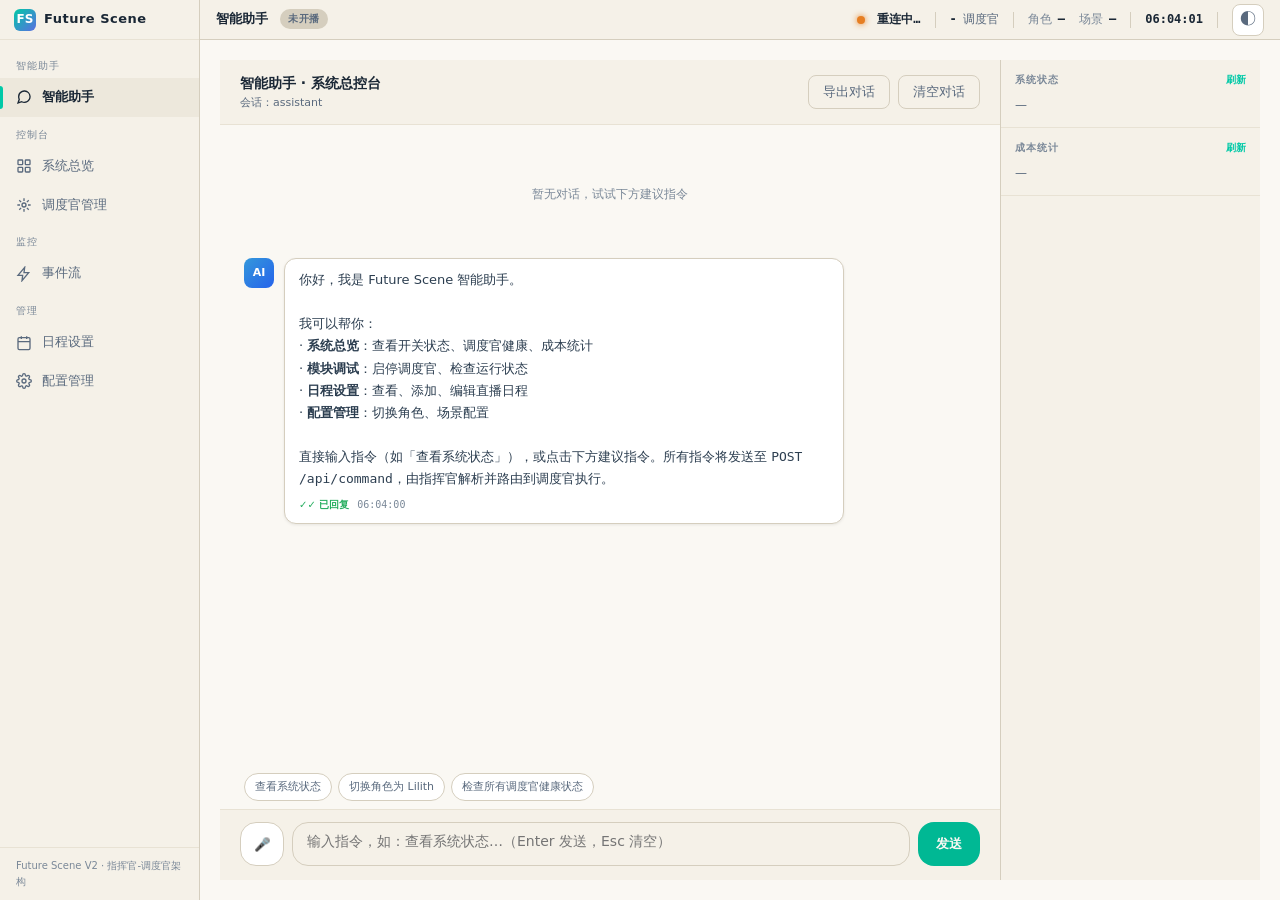
==== commit 4b18920f: "fix(dashboard): 智能助手视图撑满高度，输入栏贴底（.main flex 容器 + view-assistant flex:1）" ====
--- a/frontend/dashboard/index.html
+++ b/frontend/dashboard/index.html
@@ -79,9 +79,11 @@
 .topbar-divider { width: 1px; height: 16px; background: var(--border); }
 
 /* ============ 主内容 ============ */
-.main { grid-area: main; overflow-y: auto; padding: 20px; }
+.main { grid-area: main; overflow-y: auto; padding: 20px; display: flex; flex-direction: column; }
 .view { display: none; animation: fadeIn 0.25s ease; }
 .view.active { display: block; }
+/* 智能助手视图：撑满剩余高度，chat-wrap 内部滚动、输入栏贴底 */
+#view-assistant.active { display: flex; flex-direction: column; flex: 1; min-height: 0; }
 @keyframes fadeIn { from { opacity: 0; transform: translateY(6px); } to { opacity: 1; transform: none; } }
 @keyframes pulse { 0%, 100% { opacity: 1; } 50% { opacity: 0.4; } }
 
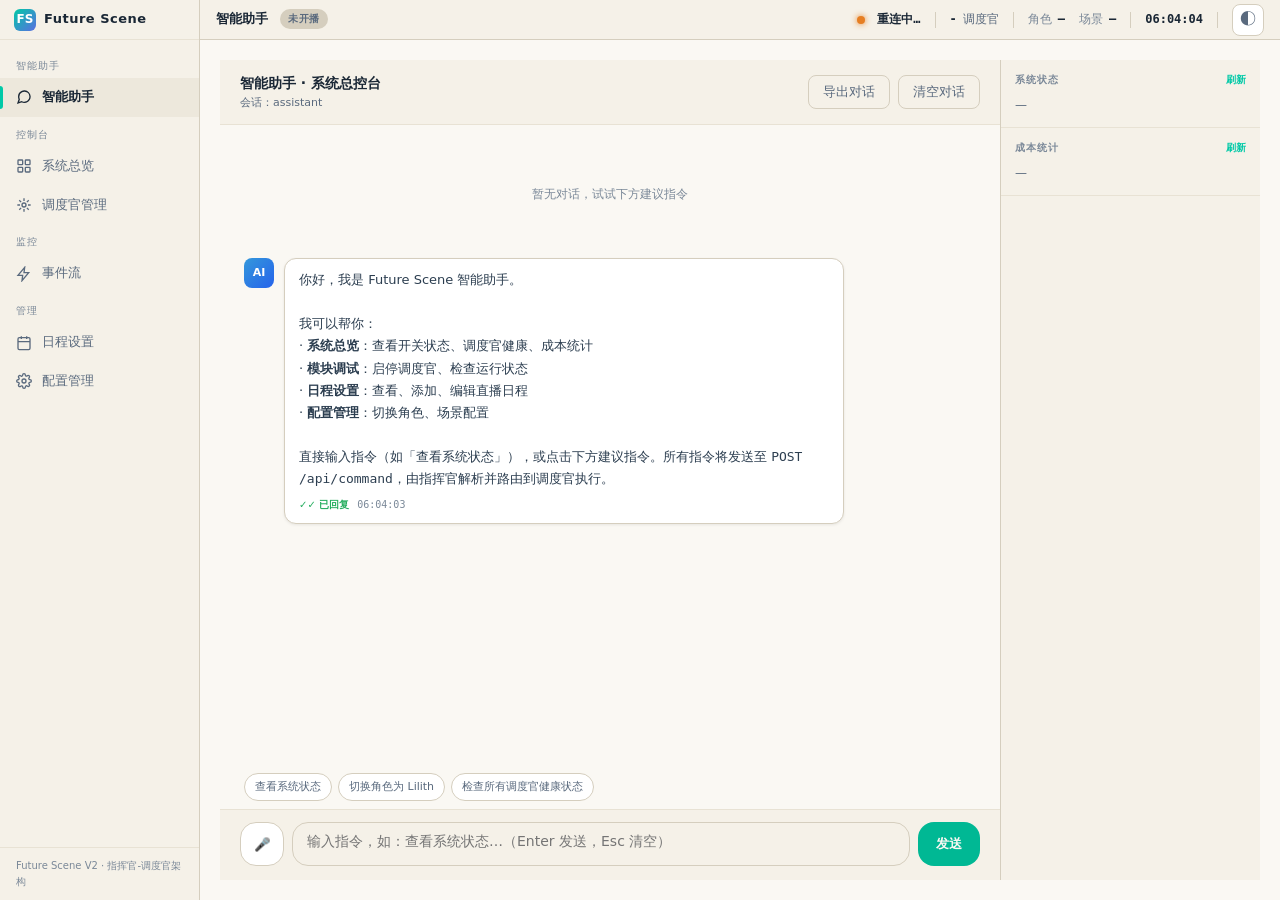
==== commit 1cfcb245: "fix(assistant): system_prompt 角色画像+系统能力注入、多轮历史上下文、config 注释同步" ====
--- a/frontend/dashboard/index.html
+++ b/frontend/dashboard/index.html
@@ -1268,7 +1268,14 @@
       }
     }, TIMEOUT_COMMAND);
 
-    API.post('/api/command', { text: raw, session_id: SESSION_ID }).then(res => {
+    // 携带最近对话历史（修复：后端多轮上下文），user 消息取纯文本，assistant 消息剥离 HTML
+    const historyMsgs = loadHistory().filter(x => x.role === 'user' || x.role === 'assistant')
+      .slice(-20).map(x => ({
+        role: x.role === 'user' ? 'user' : 'assistant',
+        content: x.role === 'user' ? String(x.text || '') : stripHtml(x.html || x.text || '')
+      }));
+
+    API.post('/api/command', { text: raw, session_id: SESSION_ID, history: historyMsgs }).then(res => {
       clearTimeout(failTimer);
       STATE.sending = false;
       $('chatSendBtn').disabled = false;
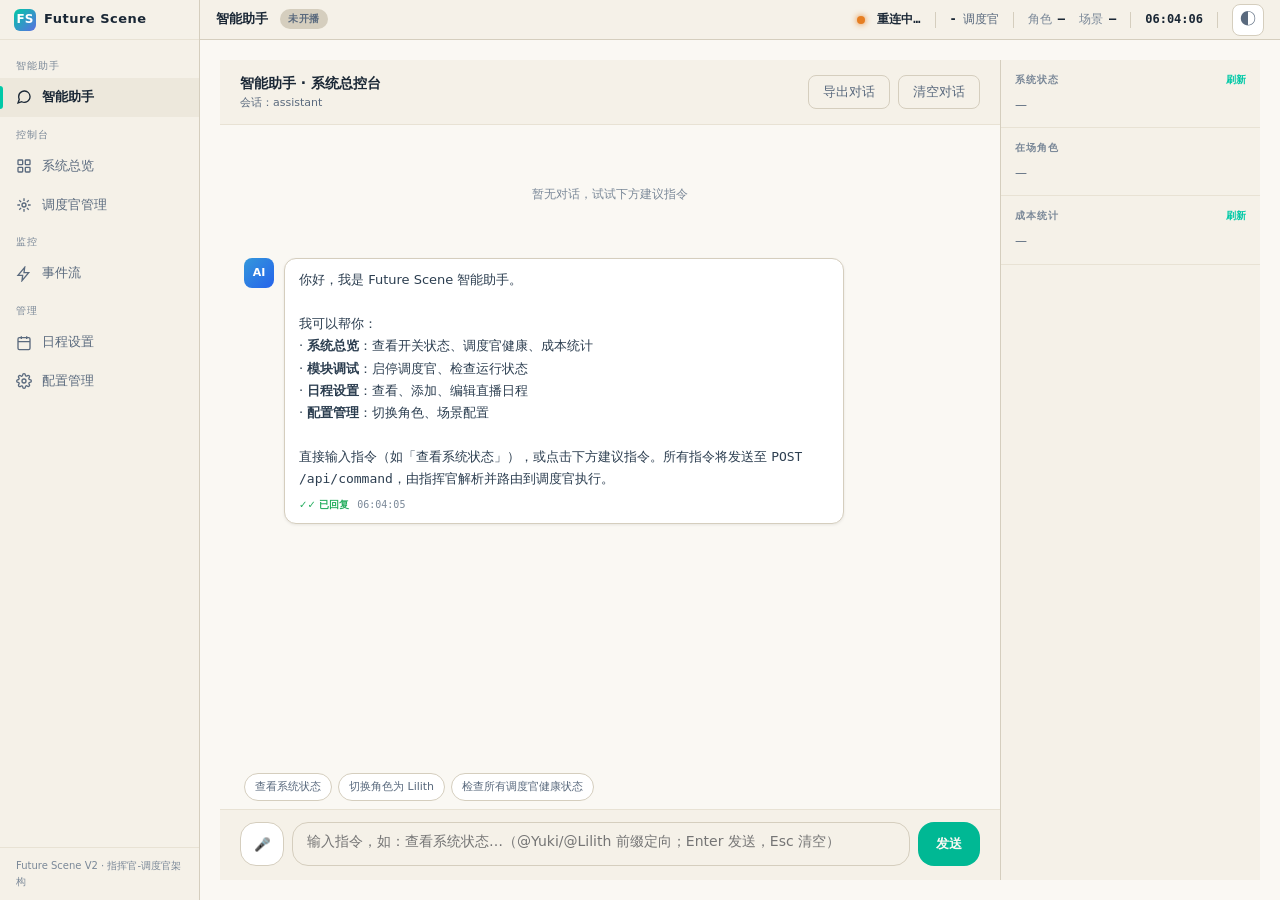
==== commit 00fb4fe1: "feat(frontend): store characters 状态 + dashboard @ 定向与在场展示" ====
--- a/frontend/dashboard/index.html
+++ b/frontend/dashboard/index.html
@@ -459,7 +459,7 @@
           </div>
           <div class="chat-input-bar">
             <button class="mic-btn" id="micBtn" title="语音输入" style="display:none" onclick="toggleMic()">🎤</button>
-            <textarea id="chatInput" rows="1" placeholder="输入指令，如：查看系统状态…（Enter 发送，Esc 清空）"></textarea>
+            <textarea id="chatInput" rows="1" placeholder="输入指令，如：查看系统状态…（@Yuki/@Lilith 前缀定向；Enter 发送，Esc 清空）"></textarea>
             <button class="send-btn" id="chatSendBtn" onclick="sendCommand()">发送</button>
           </div>
         </div>
@@ -468,6 +468,10 @@
           <div class="side-card">
             <div class="sp-label">系统状态 <span class="sp-action" onclick="refreshState(true)">刷新</span></div>
             <div class="sp-body" id="sideSession"><div class="muted">—</div></div>
+          </div>
+          <div class="side-card">
+            <div class="sp-label">在场角色</div>
+            <div class="sp-body" id="sideCharacters"><div class="muted">—</div></div>
           </div>
           <div class="side-card">
             <div class="sp-label">成本统计 <span class="sp-action" onclick="refreshMetrics()">刷新</span></div>
@@ -1237,6 +1241,12 @@
     return m;
   }
   function addMessage(role, text, opts) { return appendMsg(role, text, opts || {}); }
+  // @角色 定向解析：@yuki/@lilith 前缀 → target_role（走后端仲裁 MentionRule，大小写不敏感）
+  function parseTarget(text) {
+    const m = /^\s*@(yuki|lilith)[\s:：]/i.exec(text);
+    if (m) return { role: m[1].toLowerCase(), rest: text.slice(m[0].length) };
+    return { role: '', rest: text };
+  }
   function sendCommand(text, existingMsg) {
     const input = $('chatInput');
     const raw = (text !== undefined && text !== null) ? String(text) : input.value.trim();
@@ -1275,7 +1285,13 @@
         content: x.role === 'user' ? String(x.text || '') : stripHtml(x.html || x.text || '')
       }));
 
-    API.post('/api/command', { text: raw, session_id: SESSION_ID, history: historyMsgs }).then(res => {
+    API.post('/api/command', (function () {
+      // @角色 定向：剥离前缀进 target_role，正文发剥离后的 rest（空则回退原文）
+      const target = parseTarget(raw);
+      const payload = { text: target.rest.trim() || raw, session_id: SESSION_ID, history: historyMsgs };
+      if (target.role) payload.target_role = target.role;
+      return payload;
+    })()).then(res => {
       clearTimeout(failTimer);
       STATE.sending = false;
       $('chatSendBtn').disabled = false;
@@ -1438,6 +1454,25 @@
   }
 
   // —— 状态面板（数据源：store 快照） ——
+  // 多角色在场展示：角色名映射（store.characters 键为后端角色 id）
+  const CHAR_ROLE_NAMES = { yuki: 'Yuki', lilith: 'Lilith', lumi: 'Lumi' };
+  function renderCharacters(s) {
+    s = s || store.getState();
+    const chars = s.characters || {};
+    const el = $('sideCharacters');
+    if (!el) return;
+    const keys = Object.keys(chars);
+    if (!keys.length) { el.innerHTML = '<div class="muted">无在场角色</div>'; return; }
+    el.innerHTML = keys.map(function (role) {
+      const c = chars[role] || {};
+      const speaking = !!c.speaking;
+      const name = CHAR_ROLE_NAMES[role] || role;
+      return '<div class="sp-session-row"' + (speaking ? ' style="background:var(--success-bg);border-radius:var(--radius-sm);padding-left:6px"' : '') + '>' +
+        '<span class="k">' + esc(name) + '</span>' +
+        '<span class="v"' + (speaking ? ' style="color:var(--accent);font-weight:700"' : '') + '>' +
+        (speaking ? '● 说话中' : '在场') + '</span></div>';
+    }).join('');
+  }
   function renderStatusPanel(s) {
     s = s || store.getState();
     const session = s.session || {};
@@ -1451,6 +1486,8 @@
         '<div class="sp-session-row"><span class="k">场景</span><span class="v">' + esc(session.scene || '—') + '</span></div>' +
         '<div class="sp-session-row"><span class="k">会话 ID</span><span class="v">' + esc(SESSION_ID) + '</span></div>';
     }
+    // 在场角色（characters 段：在场 + speaking 高亮）
+    renderCharacters(s);
     // 顶栏角色/场景
     renderTopbar(s);
     renderCostCards();
@@ -1721,6 +1758,8 @@
   store.subscribe('*', function (state, event) {
     if (event.type === 'state:changed') { renderAll(state); renderStatusPanel(state); renderTopbar(state); return; }
     if (event.type === 'switch:changed') { renderAll(state); return; }
+    // 多角色说话状态：speech 事件即时刷新在场面板（不等下一次 state:changed）
+    if (event.type === 'speech:arbitrated' || event.type === 'speech:completed') renderCharacters(state);
     if (event.command_id) updateCommandStatus(event);
     appendEventLog(event);
     handleEvent(event);
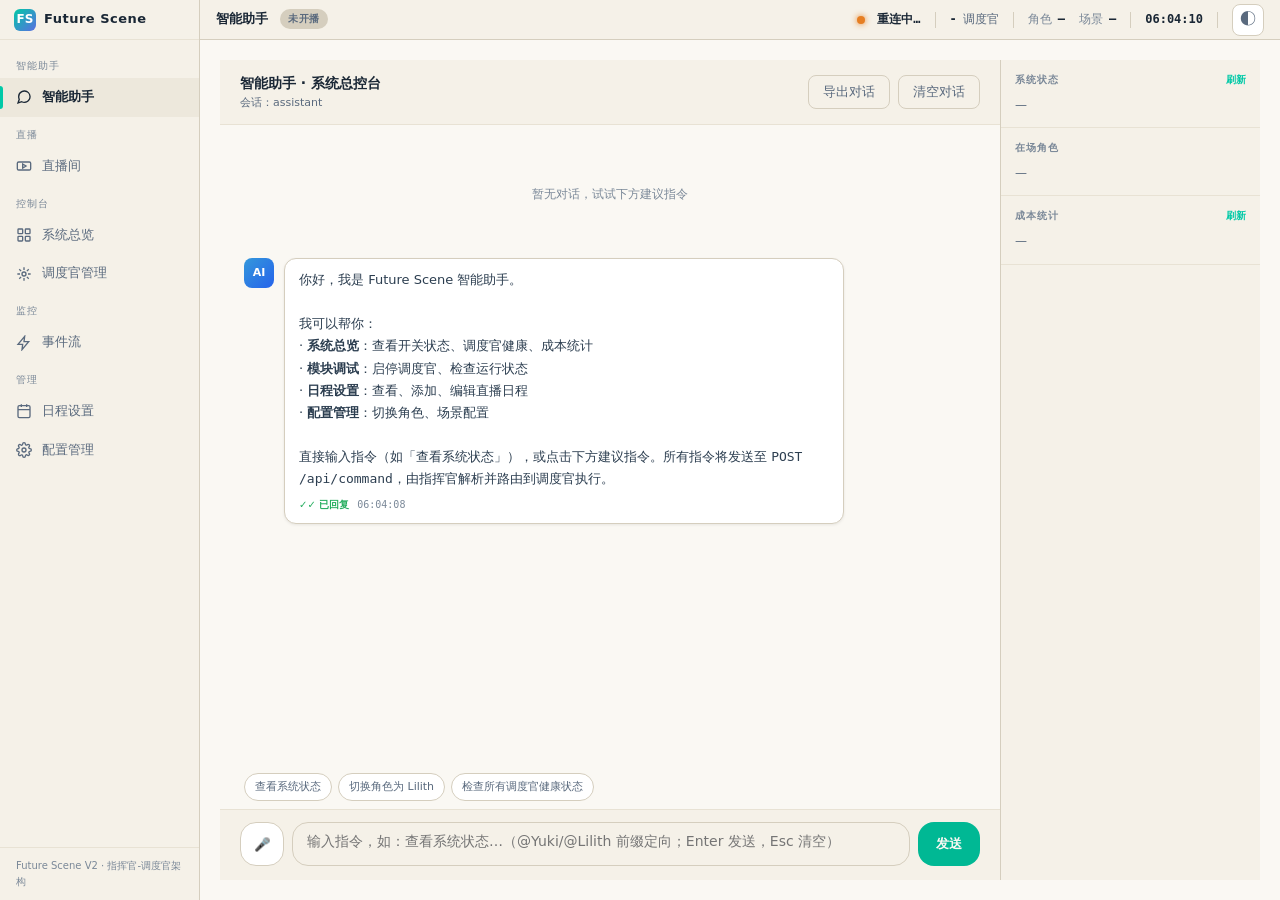
==== commit 084849f7: "feat: 项目初始化——多Agent虚拟主播直播系统 - 14 调度官（llm/tts/live2d/记忆/安全/弹幕/音乐/平台/推流/经验/日程/协作等）+ 指挥官编排 - 双引擎路由（GLM-" ====
--- a/frontend/dashboard/index.html
+++ b/frontend/dashboard/index.html
@@ -386,6 +386,11 @@
       <div class="nav-item active" data-page="assistant">
         <span class="nav-icon"><svg viewBox="0 0 24 24" fill="none" stroke="currentColor" stroke-width="2"><path d="M21 11.5a8.38 8.38 0 0 1-.9 3.8 8.5 8.5 0 0 1-7.6 4.7 8.38 8.38 0 0 1-3.8-.9L3 21l1.9-5.7a8.38 8.38 0 0 1-.9-3.8 8.5 8.5 0 0 1 4.7-7.6 8.38 8.38 0 0 1 3.8-.9h.5a8.48 8.48 0 0 1 8 8v.5z"/></svg></span>
         <span class="nav-label">智能助手</span>
+      </div>
+      <div class="nav-section">直播</div>
+      <div class="nav-item" data-page="live">
+        <span class="nav-icon"><svg viewBox="0 0 24 24" fill="none" stroke="currentColor" stroke-width="2"><rect x="2" y="6" width="20" height="12" rx="2"/><path d="M10 9l5 3-5 3V9z"/></svg></span>
+        <span class="nav-label">直播间</span>
       </div>
       <div class="nav-section">控制台</div>
       <div class="nav-item" data-page="master">
@@ -481,6 +486,13 @@
       </div>
     </section>
 
+    <!-- 直播间（iframe 嵌入 live2d_stream；独立 /live2d/ 页面保留供 OBS） -->
+    <section class="view" id="view-live">
+      <div style="height: calc(100vh - var(--topbar-height) - 44px);">
+        <iframe src="/live2d/" width="100%" height="100%" style="border:none;border-radius:var(--radius-card);background:transparent;" title="直播间"></iframe>
+      </div>
+    </section>
+
     <!-- 概览仪表板 -->
     <section class="view" id="view-master">
       <div class="view-head">
@@ -630,7 +642,7 @@
   });
 
   // ============ 视图切换 ============
-  var PAGE_TITLES = { assistant: "智能助手", master: "系统总览", orchestrators: "调度官管理", events: "事件流", schedule: "日程设置", config: "配置管理" };
+  var PAGE_TITLES = { assistant: "智能助手", live: "直播间", master: "系统总览", orchestrators: "调度官管理", events: "事件流", schedule: "日程设置", config: "配置管理" };
   var navItems = document.querySelectorAll(".nav-item[data-page]");
   navItems.forEach(function (item) {
     item.addEventListener("click", function () {
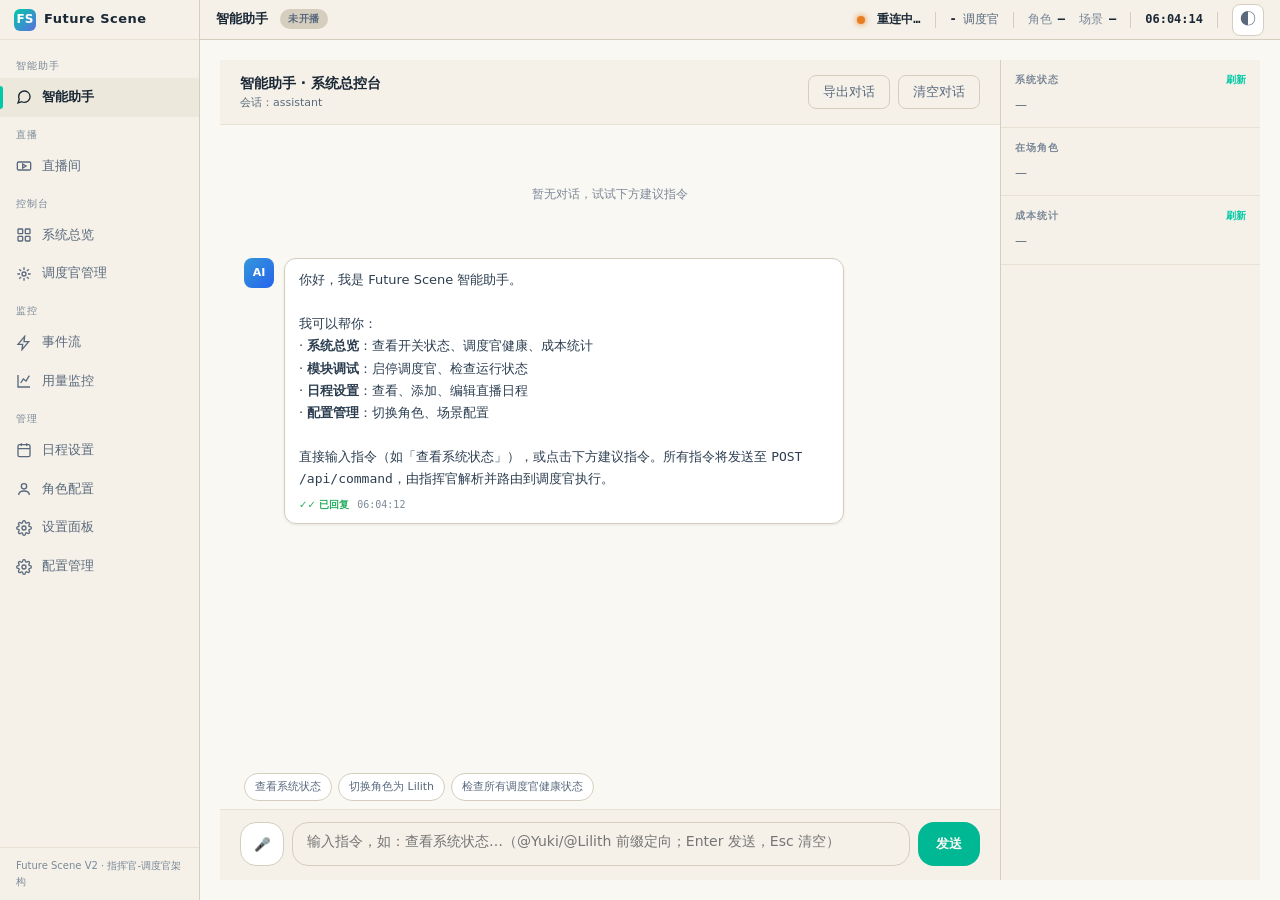
==== commit 5e843128: "feat(ops): 任务五设置面板/用量监控/角色配置 + 成本事件接线 + TTS 装配层启动 + 冒烟真实化（13 项）" ====
--- a/frontend/dashboard/index.html
+++ b/frontend/dashboard/index.html
@@ -371,6 +371,62 @@
   .scene-grid { grid-template-columns: 1fr; }
   .role-grid { grid-template-columns: 1fr; }
 }
+
+/* ============ 任务五：设置面板 / 用量监控 / 角色配置 / 直播间拖拽 ============ */
+.settings-list .setting-row {
+  display: flex; align-items: center; justify-content: space-between;
+  gap: 16px; padding: 12px 0; border-bottom: 1px solid var(--border-subtle);
+}
+.settings-list .setting-row:last-child { border-bottom: none; }
+.setting-info .s-name { font-weight: 600; color: var(--ink-bright); }
+.setting-info .s-desc { font-size: 12px; color: var(--ink-muted); margin-top: 2px; }
+.settings-list select, .settings-list input[type="checkbox"] { min-width: 180px; }
+.mt-12 { margin-top: 12px; }
+
+.usage-bar-row { display: flex; align-items: center; gap: 12px; padding: 8px 0; }
+.usage-bar-label { width: 64px; font-size: 13px; color: var(--ink-muted); }
+.usage-bar-track { flex: 1; height: 10px; background: var(--bg-hover); border-radius: var(--radius-full); overflow: hidden; }
+.usage-bar-fill { height: 100%; background: linear-gradient(90deg, var(--accent-icon), var(--accent)); border-radius: var(--radius-full); transition: width 0.4s ease; }
+.usage-bar-val { width: 140px; font-size: 12px; color: var(--ink-muted); text-align: right; }
+
+.char-tabs { display: flex; gap: 4px; margin-bottom: 16px; border-bottom: 1px solid var(--border-subtle); }
+.char-tab { background: transparent; border: none; padding: 10px 18px; cursor: pointer;
+  color: var(--ink-muted); font-size: 14px; border-bottom: 2px solid transparent; }
+.char-tab.active { color: var(--accent); border-bottom-color: var(--accent); font-weight: 600; }
+.char-panel { display: none; }
+.char-panel.active { display: block; }
+.wb-item { padding: 12px 0; border-bottom: 1px solid var(--border-subtle); }
+.wb-item:last-child { border-bottom: none; }
+.wb-item .wb-title { display: flex; align-items: center; gap: 8px; font-weight: 600; color: var(--ink-bright); }
+.wb-item .wb-content { font-size: 13px; color: var(--ink-muted); margin-top: 4px; }
+.wb-badge { font-size: 11px; padding: 1px 8px; border-radius: var(--radius-full);
+  background: var(--warning-bg); color: var(--warning); }
+.mem-item { padding: 10px 0; border-bottom: 1px solid var(--border-subtle); }
+.mem-item:last-child { border-bottom: none; }
+.mem-item .mem-meta { font-size: 11px; color: var(--ink-dim); display: flex; gap: 10px; margin-top: 2px; }
+.rev-item { padding: 12px 0; border-bottom: 1px solid var(--border-subtle); }
+.rev-item:last-child { border-bottom: none; }
+.rev-item .rev-status { font-size: 11px; padding: 1px 8px; border-radius: var(--radius-full); }
+.rev-status.pending { background: var(--warning-bg); color: var(--warning); }
+.rev-status.accepted { background: var(--success-bg); color: var(--success); }
+.rev-status.rejected { background: var(--danger-bg); color: var(--danger); }
+
+/* 直播间拖拽布局 */
+.live-stage { position: relative; height: calc(100vh - var(--topbar-height) - 44px); }
+.live-toolbar { position: absolute; top: 8px; left: 50%; transform: translateX(-50%);
+  display: flex; align-items: center; gap: 10px; z-index: 20;
+  background: var(--bg-overlay); border: 1px solid var(--border-subtle);
+  border-radius: var(--radius-full); padding: 4px 12px; }
+.drag-card { position: absolute; width: 240px; z-index: 15;
+  background: var(--bg-overlay); border: 1px solid var(--border);
+  border-radius: var(--radius-card); box-shadow: var(--shadow-md); backdrop-filter: blur(4px); }
+.drag-card .drag-head { padding: 6px 12px; font-size: 12px; font-weight: 600; color: var(--ink-bright);
+  cursor: move; border-bottom: 1px solid var(--border-subtle); user-select: none; }
+.drag-card .drag-body { padding: 8px 12px; font-size: 12px; color: var(--ink);
+  max-height: 140px; overflow-y: auto; }
+.data-table { width: 100%; border-collapse: collapse; font-size: 13px; }
+.data-table th, .data-table td { text-align: left; padding: 8px 10px; border-bottom: 1px solid var(--border-subtle); }
+.data-table th { color: var(--ink-muted); font-weight: 600; }
 </style>
 </head>
 <body>
@@ -407,10 +463,22 @@
         <span class="nav-label">事件流</span>
         <span class="live-badge" id="navEventCount" style="display:none">0</span>
       </div>
+      <div class="nav-item" data-page="usage">
+        <span class="nav-icon"><svg viewBox="0 0 24 24" fill="none" stroke="currentColor" stroke-width="2"><path d="M3 3v18h18"/><path d="M7 15l4-6 4 3 5-8"/></svg></span>
+        <span class="nav-label">用量监控</span>
+      </div>
       <div class="nav-section">管理</div>
       <div class="nav-item" data-page="schedule">
         <span class="nav-icon"><svg viewBox="0 0 24 24" fill="none" stroke="currentColor" stroke-width="2"><rect x="3" y="4" width="18" height="18" rx="2"/><path d="M16 2v4M8 2v4M3 10h18"/></svg></span>
         <span class="nav-label">日程设置</span>
+      </div>
+      <div class="nav-item" data-page="character">
+        <span class="nav-icon"><svg viewBox="0 0 24 24" fill="none" stroke="currentColor" stroke-width="2"><circle cx="12" cy="8" r="4"/><path d="M4 21c0-4 3.6-6 8-6s8 2 8 6"/></svg></span>
+        <span class="nav-label">角色配置</span>
+      </div>
+      <div class="nav-item" data-page="settings">
+        <span class="nav-icon"><svg viewBox="0 0 24 24" fill="none" stroke="currentColor" stroke-width="2"><path d="M12 15a3 3 0 1 0 0-6 3 3 0 0 0 0 6z"/><path d="M19.4 15a1.65 1.65 0 0 0 .33 1.82l.06.06a2 2 0 0 1 0 2.83 2 2 0 0 1-2.83 0l-.06-.06a1.65 1.65 0 0 0-1.82-.33 1.65 1.65 0 0 0-1 1.51V21a2 2 0 0 1-2 2 2 2 0 0 1-2-2v-.09A1.65 1.65 0 0 0 9 19.4a1.65 1.65 0 0 0-1.82.33l-.06.06a2 2 0 0 1-2.83 0 2 2 0 0 1 0-2.83l.06-.06a1.65 1.65 0 0 0 .33-1.82 1.65 1.65 0 0 0-1.51-1H3a2 2 0 0 1-2-2 2 2 0 0 1 2-2h.09A1.65 1.65 0 0 0 4.6 9a1.65 1.65 0 0 0-.33-1.82l-.06-.06a2 2 0 0 1 0-2.83 2 2 0 0 1 2.83 0l.06.06a1.65 1.65 0 0 0 1.82.33H9a1.65 1.65 0 0 0 1-1.51V3a2 2 0 0 1 2-2 2 2 0 0 1 2 2v.09a1.65 1.65 0 0 0 1 1.51 1.65 1.65 0 0 0 1.82-.33l.06-.06a2 2 0 0 1 2.83 0 2 2 0 0 1 0 2.83l-.06.06a1.65 1.65 0 0 0-.33 1.82V9a1.65 1.65 0 0 0 1.51 1H21a2 2 0 0 1 2 2 2 2 0 0 1-2 2h-.09a1.65 1.65 0 0 0-1.51 1z"/></svg></span>
+        <span class="nav-label">设置面板</span>
       </div>
       <div class="nav-item" data-page="config">
         <span class="nav-icon"><svg viewBox="0 0 24 24" fill="none" stroke="currentColor" stroke-width="2"><circle cx="12" cy="12" r="3"/><path d="M19.4 15a1.65 1.65 0 0 0 .33 1.82l.06.06a2 2 0 0 1 0 2.83 2 2 0 0 1-2.83 0l-.06-.06a1.65 1.65 0 0 0-1.82-.33 1.65 1.65 0 0 0-1 1.51V21a2 2 0 0 1-2 2 2 2 0 0 1-2-2v-.09A1.65 1.65 0 0 0 9 19.4a1.65 1.65 0 0 0-1.82.33l-.06.06a2 2 0 0 1-2.83 0 2 2 0 0 1 0-2.83l.06-.06a1.65 1.65 0 0 0 .33-1.82 1.65 1.65 0 0 0-1.51-1H3a2 2 0 0 1-2-2 2 2 0 0 1 2-2h.09A1.65 1.65 0 0 0 4.6 9a1.65 1.65 0 0 0-.33-1.82l-.06-.06a2 2 0 0 1 0-2.83 2 2 0 0 1 2.83 0l.06.06a1.65 1.65 0 0 0 1.82.33H9a1.65 1.65 0 0 0 1-1.51V3a2 2 0 0 1 2-2 2 2 0 0 1 2 2v.09a1.65 1.65 0 0 0 1 1.51 1.65 1.65 0 0 0 1.82-.33l.06-.06a2 2 0 0 1 2.83 0 2 2 0 0 1 0 2.83l-.06.06a1.65 1.65 0 0 0-.33 1.82V9a1.65 1.65 0 0 0 1.51 1H21a2 2 0 0 1 2 2 2 2 0 0 1-2 2h-.09a1.65 1.65 0 0 0-1.51 1z"/></svg></span>
@@ -486,10 +554,26 @@
       </div>
     </section>
 
-    <!-- 直播间（iframe 嵌入 live2d_stream；独立 /live2d/ 页面保留供 OBS） -->
+    <!-- 直播间（iframe 复用 live2d_stream 渲染引擎；可拖拽悬浮监视组件，布局存 localStorage） -->
     <section class="view" id="view-live">
-      <div style="height: calc(100vh - var(--topbar-height) - 44px);">
+      <div class="live-stage" id="liveStage">
         <iframe src="/live2d/" width="100%" height="100%" style="border:none;border-radius:var(--radius-card);background:transparent;" title="直播间"></iframe>
+        <div class="live-toolbar">
+          <button class="btn sm" onclick="resetLiveLayout()">重置布局</button>
+          <span class="dim" style="font-size:12px">拖拽悬浮框可调整位置（弹幕/字幕/状态）</span>
+        </div>
+        <div class="drag-card" data-drag="danmaku">
+          <div class="drag-head">弹幕监视</div>
+          <div class="drag-body" id="liveDanmaku"><div class="muted">等待弹幕…</div></div>
+        </div>
+        <div class="drag-card" data-drag="subtitle">
+          <div class="drag-head">字幕监视</div>
+          <div class="drag-body" id="liveSubtitle"><div class="muted">等待字幕…</div></div>
+        </div>
+        <div class="drag-card" data-drag="status">
+          <div class="drag-head">直播状态</div>
+          <div class="drag-body" id="liveStatus"><div class="muted">—</div></div>
+        </div>
       </div>
     </section>
 
@@ -581,6 +665,94 @@
       <div class="role-grid" id="roleGrid"></div>
       <div class="section-label" style="margin-top:20px">场景配置</div>
       <div class="scene-grid" id="sceneGrid"></div>
+    </section>
+
+    <!-- 设置面板（任务五 5.2：4 项运营设置，PUT /api/config） -->
+    <section class="view" id="view-settings">
+      <div class="view-head">
+        <div>
+          <h2>设置面板</h2>
+          <div class="sub">运营可读设置 · 持久化到 data/config_user.json（重启生效由装配层消费）</div>
+        </div>
+      </div>
+      <div class="card" style="max-width:640px">
+        <div class="settings-list" id="settingsList">
+          <div class="muted">加载中…</div>
+        </div>
+        <div class="flex between center mt-12">
+          <span class="dim" id="settingsStatus"></span>
+          <button class="btn primary" onclick="saveSettings()">保存设置</button>
+        </div>
+      </div>
+    </section>
+
+    <!-- 用量监控（任务五 5.3：/api/metrics cost 按日聚合） -->
+    <section class="view" id="view-usage">
+      <div class="view-head">
+        <div>
+          <h2>用量监控</h2>
+          <div class="sub">今日成本 / 调用次数 / Token 消耗（CostTracker 按日聚合）</div>
+        </div>
+        <button class="btn sm" onclick="renderUsage()">刷新</button>
+      </div>
+      <div class="kpi-grid">
+        <div class="kpi-card"><div class="kpi-label">今日成本（USD）</div><div class="kpi-value accent" id="usageTodayCost">-</div><div class="kpi-sub">累计 -</div></div>
+        <div class="kpi-card"><div class="kpi-label">今日调用</div><div class="kpi-value" id="usageTodayCalls">-</div><div class="kpi-sub">LLM - / TTS -</div></div>
+        <div class="kpi-card"><div class="kpi-label">今日 Token</div><div class="kpi-value" id="usageTodayTokens">-</div><div class="kpi-sub">输入 + 输出</div></div>
+        <div class="kpi-card"><div class="kpi-label">累计成本（USD）</div><div class="kpi-value" id="usageTotal">-</div><div class="kpi-sub">总调用 - 次</div></div>
+      </div>
+      <div class="section-title">按类型用量（今日）</div>
+      <div class="card"><div class="card-body" id="usageBars"><div class="muted">加载中…</div></div></div>
+      <div class="section-title">成本明细</div>
+      <div class="card"><div class="card-body" id="usageTable"></div></div>
+    </section>
+
+    <!-- 角色配置（任务五 5.4：世界书 + 记忆库 + 审阅流） -->
+    <section class="view" id="view-character">
+      <div class="view-head">
+        <div>
+          <h2>角色配置</h2>
+          <div class="sub">世界书条目 · 分层记忆库 · 世界书改动提案审阅</div>
+        </div>
+      </div>
+      <div class="char-tabs">
+        <button class="char-tab active" data-tab="worldbook" onclick="switchCharTab('worldbook')">世界书</button>
+        <button class="char-tab" data-tab="memory" onclick="switchCharTab('memory')">记忆库</button>
+        <button class="char-tab" data-tab="review" onclick="switchCharTab('review')">提案审阅</button>
+      </div>
+      <div class="char-panel active" id="char-worldbook">
+        <div class="flex between center mb-12">
+          <input type="text" class="input" id="wbFilter" placeholder="按标题/内容/标签筛选…" style="max-width:320px" oninput="renderWorldbook()">
+          <span class="muted" id="wbCount"></span>
+        </div>
+        <div class="card"><div class="card-body" id="worldbookList"><div class="muted">加载中…</div></div></div>
+      </div>
+      <div class="char-panel" id="char-memory">
+        <div class="flex gap-8 mb-12">
+          <input type="text" class="input" id="memQuery" placeholder="检索记忆（留空=最近）…" style="max-width:320px">
+          <select class="select" id="memStrength">
+            <option value="low">记忆强度：低 (k=2)</option>
+            <option value="medium" selected>记忆强度：中 (k=5)</option>
+            <option value="high">记忆强度：高 (k=10)</option>
+            <option value="ultra">记忆强度：超强 (k=15)</option>
+          </select>
+          <button class="btn sm" onclick="recallMemory()">检索</button>
+        </div>
+        <div class="kpi-grid" style="grid-template-columns:repeat(4,1fr)">
+          <div class="kpi-card"><div class="kpi-label">L0 今日日志行</div><div class="kpi-value" id="memL0">-</div></div>
+          <div class="kpi-card"><div class="kpi-label">L1 缓冲条数</div><div class="kpi-value" id="memL1">-</div></div>
+          <div class="kpi-card"><div class="kpi-label">L2 中期摘要</div><div class="kpi-value" id="memL2">-</div></div>
+          <div class="kpi-card"><div class="kpi-label">L3 长期记忆</div><div class="kpi-value" id="memL3">-</div></div>
+        </div>
+        <div class="card" style="margin-top:12px"><div class="card-body" id="memoryList"><div class="muted">输入关键词检索分层记忆…</div></div></div>
+      </div>
+      <div class="char-panel" id="char-review">
+        <div class="flex between center mb-12">
+          <span class="muted" id="reviewCount"></span>
+          <button class="btn sm" onclick="loadReview()">刷新</button>
+        </div>
+        <div class="card"><div class="card-body" id="reviewList"><div class="muted">加载中…</div></div></div>
+      </div>
     </section>
 
     <!-- 系统状态视图已并入"系统总览"（view-master），见 Task 4 -->
@@ -642,7 +814,7 @@
   });
 
   // ============ 视图切换 ============
-  var PAGE_TITLES = { assistant: "智能助手", live: "直播间", master: "系统总览", orchestrators: "调度官管理", events: "事件流", schedule: "日程设置", config: "配置管理" };
+  var PAGE_TITLES = { assistant: "智能助手", live: "直播间", master: "系统总览", orchestrators: "调度官管理", events: "事件流", schedule: "日程设置", config: "配置管理", usage: "用量监控", character: "角色配置", settings: "设置面板" };
   var navItems = document.querySelectorAll(".nav-item[data-page]");
   navItems.forEach(function (item) {
     item.addEventListener("click", function () {
@@ -652,9 +824,18 @@
       document.querySelectorAll(".view").forEach(function (v) { v.classList.remove("active"); });
       document.getElementById("view-" + page).classList.add("active");
       document.getElementById("topbarTitle").textContent = PAGE_TITLES[page];
+      if (typeof initView === 'function') initView(page);
       try { location.hash = page; } catch (e) {}
     });
   });
+
+  // 惰性视图初始化（任务五：settings/usage/character 进入时加载数据，避免首屏无效请求）
+  function initView(page) {
+    if (page === 'settings') loadSettings();
+    else if (page === 'usage') renderUsage();
+    else if (page === 'character') { loadMemoryOverview(); recallMemory(); renderWorldbook(); loadReview(); }
+    else if (page === 'live') initLiveLayout();
+  }
 
   // hash 定位：/dashboard/#assistant 加载时激活对应视图（默认智能助手）
   function initHashRoute() {
@@ -667,6 +848,7 @@
       v.classList.toggle("active", v.id === "view-" + page);
     });
     document.getElementById("topbarTitle").textContent = PAGE_TITLES[page];
+    if (typeof initView === 'function') initView(page);
   }
 
   // ============ 智能助手常量与数据（由 assistant 迁入） ============
@@ -1743,6 +1925,252 @@
     e.target.style.height = Math.min(e.target.scrollHeight, 120) + 'px';
   });
 
+  // ============ 任务五：设置面板 / 用量监控 / 角色配置 / 直播间拖拽 ============
+  var SETTING_DEFS = [
+    { key: 'memory_strength', name: '记忆强度', type: 'select',
+      options: { low: '低（k=2）', medium: '中（k=5）', high: '高（k=10）', ultra: '超强（k=15）' },
+      desc: '分层检索条数（MemoryRetriever k）与调用频率' },
+    { key: 'tts_output_target', name: '语音输出目标', type: 'select',
+      options: { local: '本机扬声器', stream: '直播间推流', both: '两者' },
+      desc: '替代单布尔开关：local/both 本机播放，stream 仅推流' },
+    { key: 'allow_memory_to_worldbook', name: '记忆写入世界书', type: 'bool',
+      desc: '关=不生成 L3→世界书提案；开=生成提案走人工审阅（非直接写入）' },
+    { key: 'reasoning_intensity', name: '推理强度', type: 'select',
+      options: { power_save: '省电（flash 短回复）', standard: '标准（flash）', enhanced: '增强（pro 长回复）' },
+      desc: '映射 engine + max_tokens + temperature，不碰记忆压缩等后台任务' },
+  ];
+
+  function loadSettings() {
+    var box = $('settingsList');
+    box.innerHTML = '<div class="muted">加载中…</div>';
+    API.get('/api/config').then(function (data) {
+      var settings = data.data.settings;
+      var html = SETTING_DEFS.map(function (def) {
+        var control = '';
+        if (def.type === 'select') {
+          control = '<select data-key="' + def.key + '">' + Object.keys(def.options).map(function (k) {
+            return '<option value="' + k + '"' + (settings[def.key] === k ? ' selected' : '') + '>' + def.options[k] + '</option>';
+          }).join('') + '</select>';
+        } else {
+          control = '<input type="checkbox" data-key="' + def.key + '"' + (settings[def.key] ? ' checked' : '') + '>';
+        }
+        return '<div class="setting-row"><div class="setting-info"><div class="s-name">' + def.name + '</div>' +
+          '<div class="s-desc">' + def.desc + '</div></div>' + control + '</div>';
+      }).join('');
+      box.innerHTML = html;
+      setText('settingsStatus', '');
+    }).catch(function () { box.innerHTML = '<div class="muted">加载失败（/api/config 未装配）</div>'; });
+  }
+
+  function saveSettings() {
+    var body = {};
+    document.querySelectorAll('#settingsList [data-key]').forEach(function (el) {
+      var key = el.getAttribute('data-key');
+      body[key] = el.type === 'checkbox' ? el.checked : el.value;
+    });
+    return fetch('/api/config', {
+      method: 'PUT', headers: { 'Content-Type': 'application/json' },
+      body: JSON.stringify(body)
+    }).then(function (r) { return r.json(); }).then(function (data) {
+      if (data.ok) { setText('settingsStatus', '已保存 ✓'); }
+      else { setText('settingsStatus', '保存失败：' + (data.error || '')); }
+    }).catch(function () { setText('settingsStatus', '保存失败（网络错误）'); });
+  }
+
+  function renderUsage() {
+    API.get('/api/metrics').then(function (data) {
+      var cost = (data.cost || {});
+      var today = cost.today || { by_type: {}, total_cost: 0, total_calls: 0 };
+      var byType = today.by_type || {};
+      var tCalls = 0, tTokens = 0;
+      Object.keys(byType).forEach(function (k) { tCalls += byType[k].calls || 0; tTokens += byType[k].tokens || 0; });
+      setText('usageTodayCost', today.total_cost.toFixed(4));
+      setText('usageTodayCalls', today.total_calls);
+      setText('usageTodayTokens', tTokens);
+      setText('usageTotal', (cost.total_cost || 0).toFixed(4));
+      // 条形图（纯 CSS，按今日 cost 归一化）
+      var keys = Object.keys(byType);
+      var maxCost = Math.max.apply(null, keys.map(function (k) { return byType[k].cost || 0; }).concat([0.0001]));
+      var bars = keys.map(function (k) {
+        var item = byType[k];
+        var pct = Math.round(((item.cost || 0) / maxCost) * 100);
+        return '<div class="usage-bar-row"><span class="usage-bar-label">' + k + '</span>' +
+          '<div class="usage-bar-track"><div class="usage-bar-fill" style="width:' + pct + '%"></div></div>' +
+          '<span class="usage-bar-val">' + item.calls + ' 次 · $' + (item.cost || 0).toFixed(4) + ' · ' + (item.tokens || 0) + ' tok</span></div>';
+      }).join('');
+      $('usageBars').innerHTML = keys.length ? bars : '<div class="muted">今日暂无调用</div>';
+      // 明细表
+      $('usageTable').innerHTML = '<table class="data-table"><thead><tr><th>类型</th><th>调用</th><th>Token</th><th>成本（USD）</th></tr></thead><tbody>' +
+        keys.map(function (k) {
+          return '<tr><td>' + k + '</td><td>' + byType[k].calls + '</td><td>' + (byType[k].tokens || 0) + '</td><td>$' + (byType[k].cost || 0).toFixed(4) + '</td></tr>';
+        }).join('') + '</tbody></table>';
+    }).catch(function () {
+      $('usageBars').innerHTML = '<div class="muted">用量数据加载失败</div>';
+    });
+  }
+
+  function switchCharTab(tab) {
+    document.querySelectorAll('.char-tab').forEach(function (b) { b.classList.toggle('active', b.getAttribute('data-tab') === tab); });
+    document.querySelectorAll('.char-panel').forEach(function (p) { p.classList.toggle('active', p.id === 'char-' + tab); });
+    if (tab === 'worldbook') renderWorldbook();
+    if (tab === 'memory') { loadMemoryOverview(); recallMemory(); }
+    if (tab === 'review') loadReview();
+  }
+
+  function renderWorldbook() {
+    var kw = ($('wbFilter').value || '').trim();
+    API.get('/api/worldbook').then(function (data) {
+      var entries = data.data.entries || [];
+      if (kw) entries = entries.filter(function (e) {
+        return (e.title || '').indexOf(kw) >= 0 || (e.content || '').indexOf(kw) >= 0 || (e.tags || []).join(',').indexOf(kw) >= 0;
+      });
+      setText('wbCount', '共 ' + entries.length + ' 条');
+      $('worldbookList').innerHTML = entries.length ? entries.map(function (e) {
+        var priority = e.metadata && e.metadata.priority_note;
+        return '<div class="wb-item"><div class="wb-title">' + (priority ? '<span class="wb-badge">重要记事</span>' : '') +
+          '<span>' + e.title + '</span><span class="dim" style="font-size:12px">[' + e.category + ']</span></div>' +
+          '<div class="wb-content">' + (e.content || '').slice(0, 120) + '</div>' +
+          '<div class="flex center gap-8" style="margin-top:6px">' +
+          '<button class="btn sm" onclick="markPriorityNote(\'' + e.entry_id + '\',' + (!priority) + ')">' + (priority ? '取消重要' : '标记重要') + '</button></div></div>';
+      }).join('') : '<div class="muted">世界书为空</div>';
+    }).catch(function () { $('worldbookList').innerHTML = '<div class="muted">世界书加载失败</div>'; });
+  }
+
+  function markPriorityNote(entryId, on) {
+    fetch('/api/worldbook/' + entryId, {
+      method: 'PUT', headers: { 'Content-Type': 'application/json' },
+      body: JSON.stringify({ metadata: { priority_note: !!on } })
+    }).then(function (r) { return r.json(); }).then(function (data) {
+      if (data.ok) renderWorldbook();
+    });
+  }
+
+  function loadMemoryOverview() {
+    API.get('/api/memory').then(function (data) {
+      var d = data.data || {};
+      setText('memL0', d.l0 ? d.l0.today_lines : '-');
+      setText('memL1', d.l1 ? d.l1.count : '-');
+      setText('memL2', d.l2 ? d.l2.count : '-');
+      setText('memL3', d.l3 ? d.l3.count : '-');
+    }).catch(function () {});
+  }
+
+  function recallMemory() {
+    var query = ($('memQuery').value || '').trim();
+    var strength = $('memStrength').value;
+    API.get('/api/memory/recall?query=' + encodeURIComponent(query) + '&strength=' + strength)
+      .then(function (data) {
+        var memories = (data.data && data.data.memories) || [];
+        var source = (data.data && data.data.source) || {};
+        $('memoryList').innerHTML = memories.length ? memories.map(function (m) {
+          var layer = (m.memory_id || '').charAt(0) === 'e' ? 'L1' : (m.memory_id || '').charAt(0) === 'm' ? 'L2' : 'L3';
+          var time = m.timestamp ? new Date(m.timestamp * 1000).toLocaleTimeString('zh-CN') : '';
+          return '<div class="mem-item"><div>' + m.content + '</div>' +
+            '<div class="mem-meta"><span class="badge ' + layer + '">' + layer + '</span><span>' + (m.event || '') + '</span><span>' + time + '</span></div></div>';
+        }).join('') : '<div class="muted">无检索结果（L1 ' + (source.l1 || 0) + ' · L2 ' + (source.l2 || 0) + ' · L3 ' + (source.l3 || 0) + '）</div>';
+      }).catch(function () { $('memoryList').innerHTML = '<div class="muted">记忆检索失败</div>'; });
+  }
+
+  function loadReview() {
+    API.get('/api/memory/review?status=pending').then(function (data) {
+      var proposals = (data.data && data.data.proposals) || [];
+      setText('reviewCount', '待审阅 ' + proposals.length + ' 条');
+      $('reviewList').innerHTML = proposals.length ? proposals.map(function (p) {
+        return '<div class="rev-item"><div class="flex between center">' +
+          '<div style="flex:1"><div class="s-name">' + p.proposed_content + '</div>' +
+          '<div class="mem-meta"><span>来源 ' + p.source_memory_id + '</span><span>' + (p.reason || '') + '</span><span>' + new Date(p.created_at * 1000).toLocaleString('zh-CN') + '</span></div></div>' +
+          '<div class="flex gap-8"><button class="btn sm" onclick="resolveReview(\'' + p.proposal_id + '\',\'accept\')">接受</button>' +
+          '<button class="btn sm danger" onclick="resolveReview(\'' + p.proposal_id + '\',\'reject\')">驳回</button></div></div></div>';
+      }).join('') : '<div class="muted">暂无待审阅提案（开关 allow_memory_to_worldbook 开启后由记忆审阅生成）</div>';
+    }).catch(function () { $('reviewList').innerHTML = '<div class="muted">审阅列表加载失败</div>'; });
+  }
+
+  function resolveReview(proposalId, action) {
+    fetch('/api/memory/review', {
+      method: 'POST', headers: { 'Content-Type': 'application/json' },
+      body: JSON.stringify({ action: action, proposal_id: proposalId })
+    }).then(function (r) { return r.json(); }).then(function (data) {
+      if (data.ok) loadReview();
+    });
+  }
+
+  // —— 直播间拖拽布局（localStorage 持久化） ——
+  var LIVE_LAYOUT_KEY = 'fs-live-layout';
+  function initLiveLayout() {
+    var saved = null;
+    try { saved = JSON.parse(localStorage.getItem(LIVE_LAYOUT_KEY) || 'null'); } catch (e) {}
+    var cards = document.querySelectorAll('.drag-card');
+    cards.forEach(function (card) {
+      var name = card.getAttribute('data-drag');
+      if (saved && saved[name]) {
+        card.style.left = saved[name].x + 'px';
+        card.style.top = saved[name].y + 'px';
+      } else {
+        var base = name === 'danmaku' ? 12 : (name === 'subtitle' ? 280 : 548);
+        card.style.left = '12px';
+        card.style.top = (48 + (name === 'danmaku' ? 0 : name === 'subtitle' ? 170 : 340)) + 'px';
+      }
+      var head = card.querySelector('.drag-head');
+      var startX = 0, startY = 0, origX = 0, origY = 0, dragging = false;
+      head.addEventListener('mousedown', function (e) {
+        dragging = true;
+        startX = e.clientX; startY = e.clientY;
+        origX = card.offsetLeft; origY = card.offsetTop;
+        function move(ev) {
+          if (!dragging) return;
+          card.style.left = Math.max(0, origX + ev.clientX - startX) + 'px';
+          card.style.top = Math.max(0, origY + ev.clientY - startY) + 'px';
+        }
+        function up() {
+          dragging = false;
+          document.removeEventListener('mousemove', move);
+          document.removeEventListener('mouseup', up);
+          var layout = {};
+          try { layout = JSON.parse(localStorage.getItem(LIVE_LAYOUT_KEY) || '{}'); } catch (e2) {}
+          layout[name] = { x: card.offsetLeft, y: card.offsetTop };
+          localStorage.setItem(LIVE_LAYOUT_KEY, JSON.stringify(layout));
+        }
+        document.addEventListener('mousemove', move);
+        document.addEventListener('mouseup', up);
+        e.preventDefault();
+      });
+    });
+  }
+
+  function resetLiveLayout() {
+    localStorage.removeItem(LIVE_LAYOUT_KEY);
+    document.querySelectorAll('.drag-card').forEach(function (card, i) {
+      card.style.left = '12px';
+      card.style.top = (48 + i * 170) + 'px';
+    });
+  }
+
+  var _liveDanmakuCount = 0;
+  function updateLiveMonitors(event) {
+    if (!event || !event.type) return;
+    var danmakuBox = $('liveDanmaku'), subtitleBox = $('liveSubtitle'), statusBox = $('liveStatus');
+    if (!danmakuBox && !subtitleBox && !statusBox) return; // 视图未挂载
+    if (event.type === 'danmaku:received' && danmakuBox) {
+      _liveDanmakuCount++;
+      var line = document.createElement('div');
+      line.textContent = '[' + _liveDanmakuCount + '] ' + (event.content || event.raw || '');
+      danmakuBox.appendChild(line);
+      while (danmakuBox.children.length > 8) danmakuBox.removeChild(danmakuBox.firstChild);
+    }
+    if (event.type === 'frontend:subtitle_update' && subtitleBox) {
+      var s = document.createElement('div');
+      s.textContent = (event.text || event.content || '');
+      subtitleBox.appendChild(s);
+      while (subtitleBox.children.length > 4) subtitleBox.removeChild(subtitleBox.firstChild);
+    }
+    if (event.type === 'state:changed' && statusBox) {
+      var st = getState() || {};
+      var session = st.session || {};
+      statusBox.innerHTML = '角色：<b>' + (session.role || '—') + '</b><br>场景：' + (session.scene || '—') +
+        '<br>调度官：' + ((st.orchestrators || []).length) + ' 个<br>开关：' + Object.keys(st.switches || {}).length + ' 项';
+    }
+  }
+
   // —— 时钟 ——
   function updateClock() { setText('topbarClock', fmtTime()); }
 
@@ -1760,6 +2188,7 @@
   // ============ 启动（统一初始化：hash 定位 + 对话/日程/配置恢复 + 单一 store 订阅） ============
   initTheme();
   initHashRoute();
+  initLiveLayout();          // 直播监视卡布局（localStorage 恢复，不依赖视图激活）
   renderHistory();            // 从 localStorage 恢复对话
   renderSchedule();
   renderRoles();
@@ -1775,6 +2204,7 @@
     if (event.command_id) updateCommandStatus(event);
     appendEventLog(event);
     handleEvent(event);
+    updateLiveMonitors(event);
   });
   setInterval(updateClock, 1000);
 
@@ -1788,6 +2218,18 @@
   window.refreshMetrics = refreshMetrics;
   window.showScheduleModal = showScheduleModal;
   window.closeScheduleModal = closeScheduleModal;
+  // 任务五新视图函数（内联 onclick 需全局可见）
+  window.loadSettings = loadSettings;
+  window.saveSettings = saveSettings;
+  window.renderUsage = renderUsage;
+  window.switchCharTab = switchCharTab;
+  window.renderWorldbook = renderWorldbook;
+  window.markPriorityNote = markPriorityNote;
+  window.loadMemoryOverview = loadMemoryOverview;
+  window.recallMemory = recallMemory;
+  window.loadReview = loadReview;
+  window.resolveReview = resolveReview;
+  window.resetLiveLayout = resetLiveLayout;
   window.submitSchedule = submitSchedule;
   window.editSchedule = editSchedule;
   window.removeSchedule = removeSchedule;
